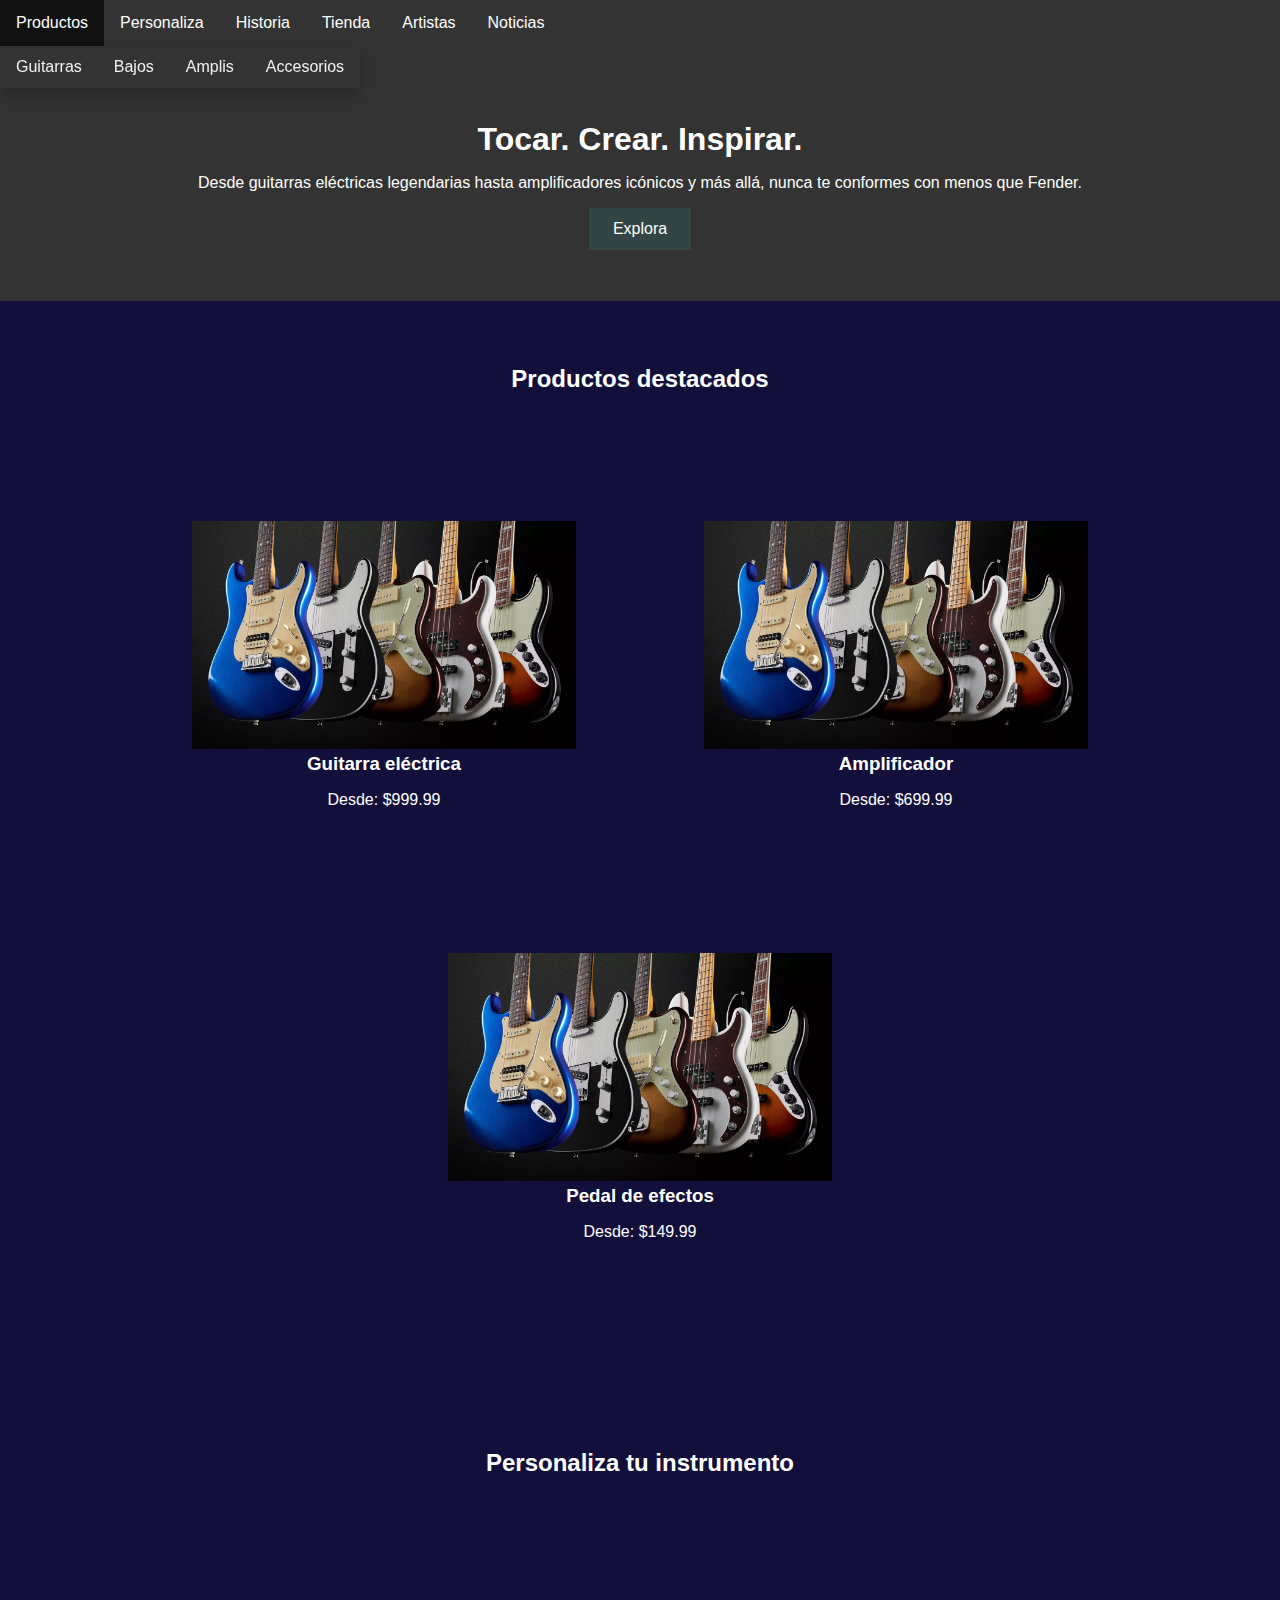
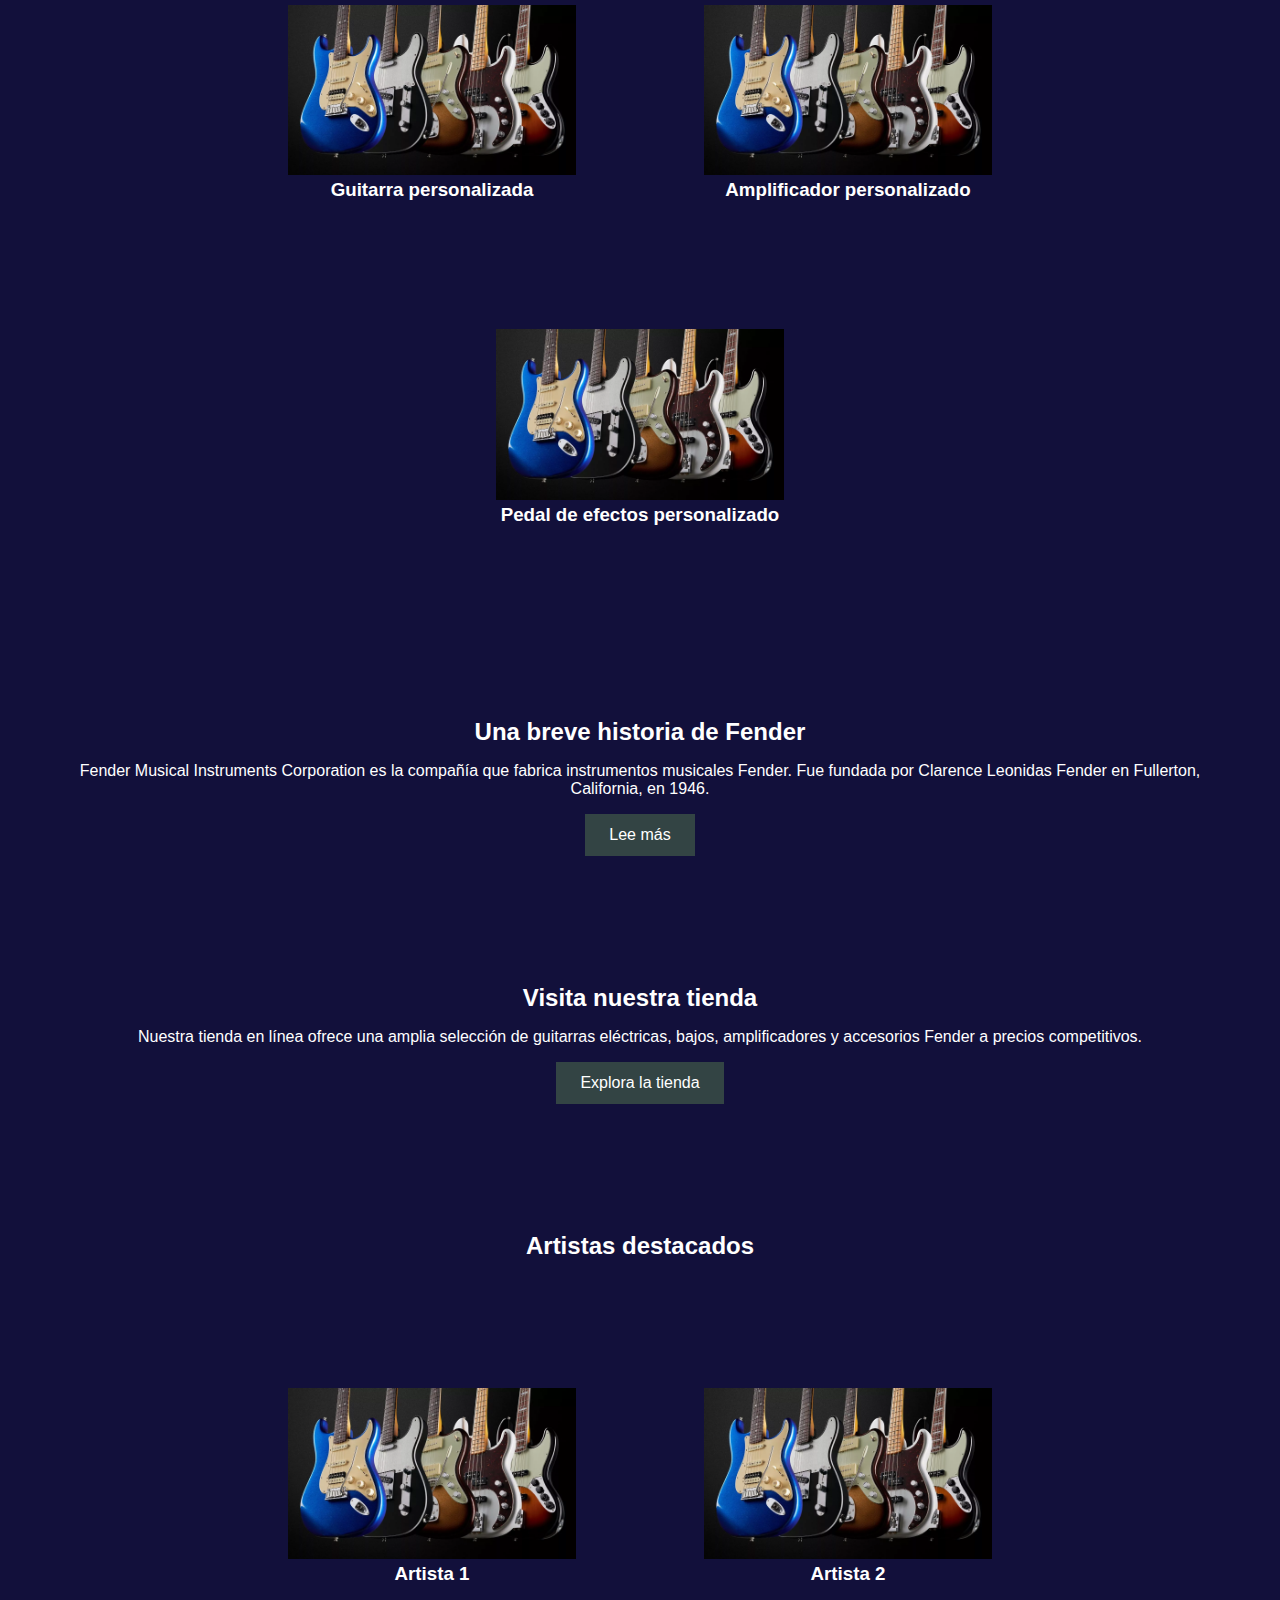
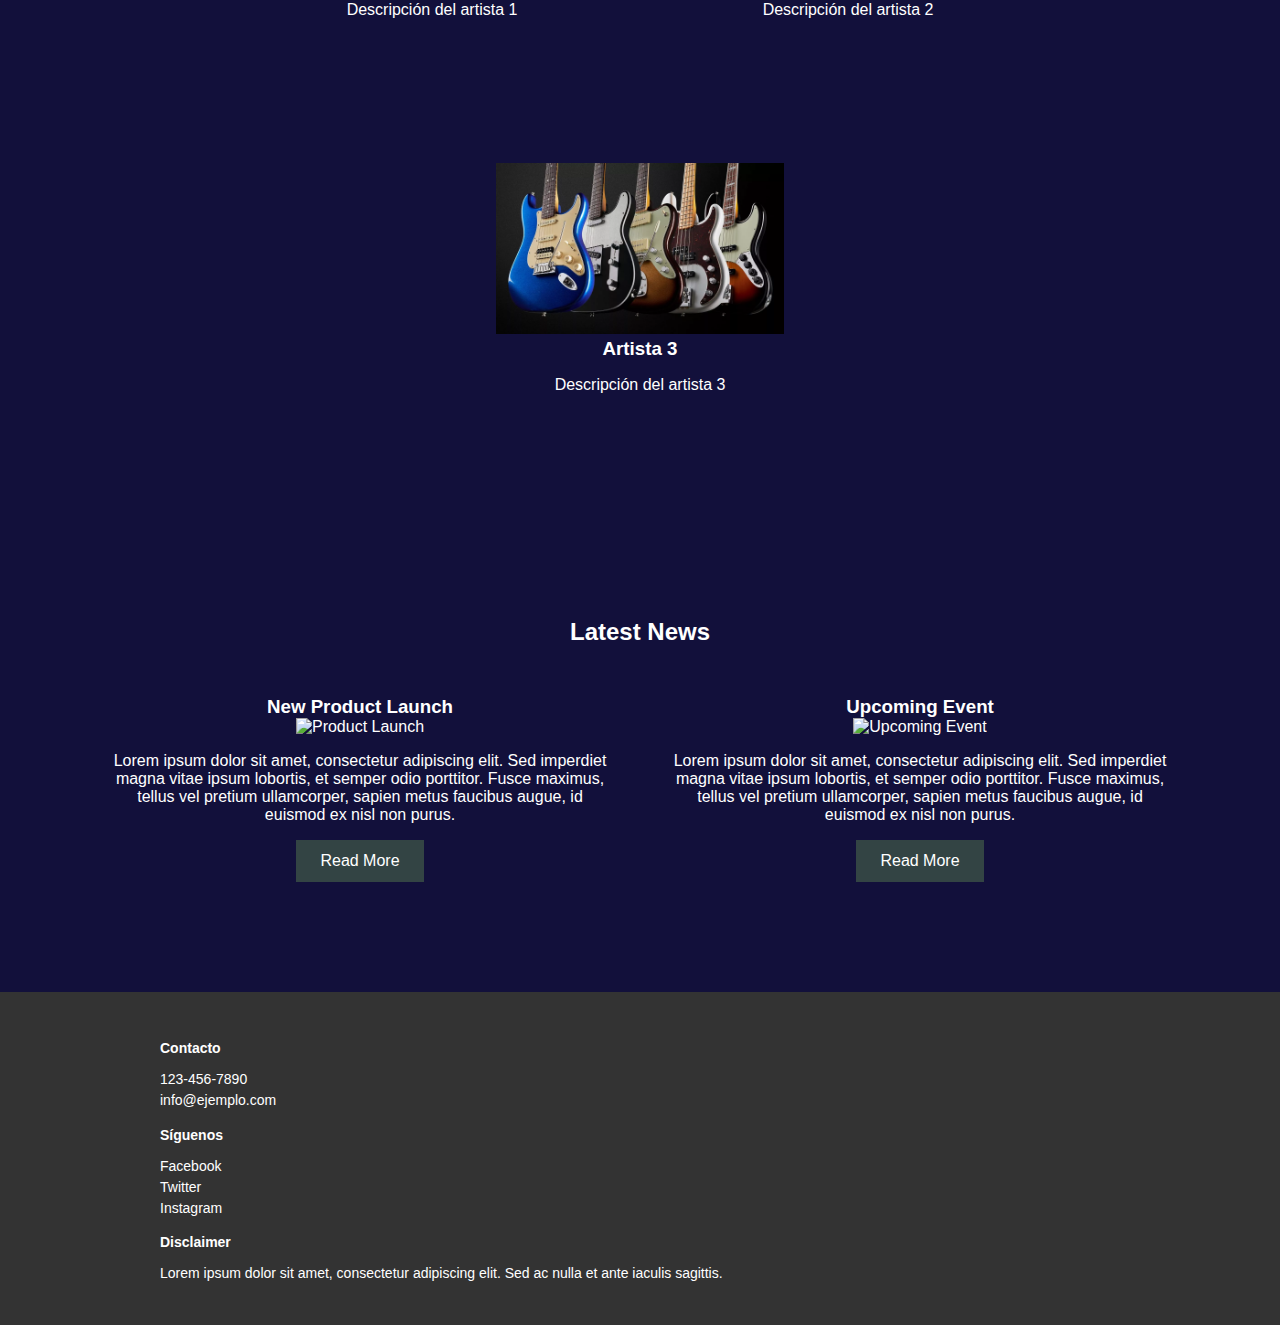
==== index.html @ b7c08ab0 "Arreglo de colores" ====
<!DOCTYPE html>
  <head>
    <meta charset="UTF-8">
    <title>Fender</title>
    <meta name="viewport" content="width=device-width, initial-scale=1.0">
    <link rel="icon" type="image/svg" href="img/logo.svg">
    <link rel="stylesheet" href="style.css">
  </head>


  <body>


    <header>
      <nav>
        <ul>
          <li class="dropdown">
            <a href="#">Productos</a>
            <ul class="dropdown-content">
              <li><a href="#">Guitarras</a></li>
              <li><a href="#">Bajos</a></li>
              <li><a href="#">Amplis</a></li>
              <li><a href="#">Accesorios</a></li>
            </ul>
          </li>
          <li><a href="#featured">Personaliza</a></li>
          <li><a href="#history">Historia</a></li>
          <li><a href="#shop">Tienda</a></li>
          <li><a href="#artists">Artistas</a></li>
          <li><a href="#news">Noticias</a></li>
        </ul>
      </nav>
    </header>
    <main>


      <section id="banner">
        <h1>Tocar. Crear. Inspirar.</h1>
        <p>Desde guitarras eléctricas legendarias hasta amplificadores icónicos y más allá, nunca te conformes con menos que Fender.</p>
        <button>Explora</button>
      </section>


      <section id="featured">
        <h2>Productos destacados</h2>
        <div class="product-list">
          <div class="product-item-col-3">
            <img src="img/IMAGEN.jpg" alt="Guitarra eléctrica">
            <h3>Guitarra eléctrica</h3>
            <p>Desde: $999.99</p>
          </div>


          <div class="product-item-col-3">
            <img src="img/IMAGEN.jpg" alt="Amplificador">
            <h3>Amplificador</h3>
            <p>Desde: $699.99</p>
          </div>

          
          <div class="product-item-col-3">
            <img src="img/IMAGEN.jpg" alt="Pedal de efectos">
            <h3>Pedal de efectos</h3>
            <p>Desde: $149.99</p>
          </div>
        </div>
      </section>

      
      <section id="custom">
        <h2>Personaliza tu instrumento</h2>
        <div class="custom-list">
          <div class="custom-item-col-4">
            <img src="img/IMAGEN.jpg" alt="Guitarra personalizada">
            <h3>Guitarra personalizada</h3>
          </div>
          <div class="custom-item-col-4">
            <img src="img/IMAGEN.jpg" alt="Amplificador personalizado">
            <h3>Amplificador personalizado</h3>
          </div>
          <div class="custom-item-col-4">
            <img src="img/IMAGEN.jpg" alt="Pedal de efectos personalizado">
            <h3>Pedal de efectos personalizado</h3>
          </div>
        </div>
      </section>


      <section id="history">
        <h2>Una breve historia de Fender</h2>
        <p>Fender Musical Instruments Corporation es la compañía que fabrica instrumentos musicales Fender. Fue fundada por Clarence Leonidas Fender en Fullerton, California, en 1946.</p>
        <button>Lee más</button>
      </section>


      <section id="shop">
        <h2>Visita nuestra tienda</h2>
        <p>Nuestra tienda en línea ofrece una amplia selección de guitarras eléctricas, bajos, amplificadores y accesorios Fender a precios competitivos.</p>
        <button>Explora la tienda</button>
      </section>


      <section id="artists">
        <h2>Artistas destacados</h2>
        <div class="artist-list">
          <div class="artist-item-col-4">
            <img src="img/IMAGEN.jpg" alt="Artista 1">
            <h3>Artista 1</h3>
            <p>Descripción del artista 1</p>
          </div>
          <div class="artist-item-col-4">
            <img src="img/IMAGEN.jpg" alt="Artista 2">
            <h3>Artista 2</h3>
            <p>Descripción del artista 2</p>
          </div>
          <div class="artist-item-col-4">
            <img src="img/IMAGEN.jpg" alt="Artista 3">
            <h3>Artista 3</h3>
            <p>Descripción del artista 3</p>
          </div>
        </div>
      </section>


      <section id="news">
        <h2>Latest News</h2>
        <div class="news-list">
          <div class="news-item">
            <h3>New Product Launch</h3>
            <img src="https://via.placeholder.com/300x200" alt="Product Launch">
            <p>Lorem ipsum dolor sit amet, consectetur adipiscing elit. Sed imperdiet magna vitae ipsum lobortis, et semper odio porttitor. Fusce maximus, tellus vel pretium ullamcorper, sapien metus faucibus augue, id euismod ex nisl non purus.</p>
            <button>Read More</button>
          </div>
          <div class="news-item">
            <h3>Upcoming Event</h3>
            <img src="https://via.placeholder.com/300x200" alt="Upcoming Event">
            <p>Lorem ipsum dolor sit amet, consectetur adipiscing elit. Sed imperdiet magna vitae ipsum lobortis, et semper odio porttitor. Fusce maximus, tellus vel pretium ullamcorper, sapien metus faucibus augue, id euismod ex nisl non purus.</p>
            <button>Read More</button>
          </div>
        </div>
      </section>


    <footer>
      <div class="container">
        <div class="row">
          <div class="col-12 col-md-4">
            <h4>Contacto</h4>
            <ul>
              <li><a href="tel:+1234567890">123-456-7890</a></li>
              <li><a href="mailto:info@ejemplo.com">info@ejemplo.com</a></li>
            </ul>
          </div>
          <div class="col-12 col-md-4">
            <h4>Síguenos</h4>
            <ul>
              <li><a href="#">Facebook</a></li>
              <li><a href="#">Twitter</a></li>
              <li><a href="#">Instagram</a></li>
            </ul>
          </div>
          <div class="col-12 col-md-4">
            <h4>Disclaimer</h4>
            <p>Lorem ipsum dolor sit amet, consectetur adipiscing elit. Sed ac nulla et ante iaculis sagittis.</p>
          </div>
        </div>
      </div>
    </footer>    
  </body>
</html>
---- style.css ----
html {
  background-color: #333;
}

/* Estilos para la barra de navegación */

header {
  position: relative; 
  z-index: 30; 
}

nav {
  position: fixed;
  top: 0;
  left: 0;
  width: 100%;
  background-color: #333;
  z-index: 1;
}

nav ul {
  margin: 0;
  padding: 0;
  list-style: none;
  background-color: #333;

  /*overflow: hidden;*/

  display: flex;
  flex-wrap: wrap;
}


nav li {
  float: left;
}


nav li a {
  display: block;
  color: white;
  text-align: center;
  padding: 14px 16px;
  text-decoration: none;
  transition: all 0.3s ease;
}


nav li a:hover {
  background-color: #111;
  color: #fff;
}


/* Estilos para el menú desplegable */


nav li.dropdown {
  display: inline-block;
}


@media only screen and (max-width: 767px) {
  nav {
    height: 50px;
  }
}


.dropdown-content {
  display: none;
  position: absolute;
  z-index: 1;
  min-width: 160px;
  box-shadow: 0px 8px 16px 0px rgba(0,0,0,0.2);
  color: #f1f1f1;
}


.dropdown-content a {
  color: black;
  padding: 12px 16px;
  text-decoration: none;
  display: block;
  font-size: 16px;
  color:#f1f1f1;
}


.dropdown-content a:hover {
  background-color: #f1f1f1;
  color:#111;
}


.dropdown:hover .dropdown-content {
  display: block;
  color: #111;
}


/* Estilos generales de la página */
body {
  margin: 0;
  font-family: Arial, Helvetica, sans-serif;
}


h1, h2, h3 {
  margin: 0;
}


#banner {
  background-color: #333;
  color: white;
  padding: 4vw;
  text-align: center;
  margin-top: 70px;
  position: relative;
  z-index: 20;
}


@media only screen and (max-width: 768px) {
  header ul {
    flex-direction: column;
    align-items: center;
    justify-content: center;
    height: 100%;
  }
  header li {
    margin: 10px 0;
  }
}


#featured, #custom, #history, #shop, #artists {
  background-color: #12103b;
  padding: 5vw;
  text-align: center;
  transition: all 0.5 ease;
  color: white;
}


#featured:hover, #custom:hover, #history:hover, #shop:hover, #artists:hover, #news:hover {
  background-color: #333;
  
}


.product-list, .custom-list, .artist-list, .news-list {
  display: flex;
  justify-content: center;
  flex-wrap: wrap;
  margin-top: 5vw;
}


.product-item-col-3, .custom-item-col-4, .artist-item-col-4, .news-item-col-6 {
  width: calc(100% / 3);
  margin: 5vw;
}


.custom-item-col-4, .artist-item-col-4 {
  width: calc(100% / 4);
}


.news-item-col-6 {
  width: calc(100% / 2);
}


img {
  max-width: 100%;
}


button {
  background-color: #344;
  color: white;
  border: none;
  padding: 12px 24px;
  font-size: 16px;
  cursor: pointer;
  transition: background-color 0.3s ease;
}


button:hover {
  background-color: #111;
}


/* Estilos para la sección de noticias */


#news {
  background-color: #12103b;
  color: #fff;
  padding: 80px;
  text-align: center;
}


.news-list {
  display: flex;
  justify-content: center;
  flex-wrap: wrap;
  margin-top: 50px;
}


.news-item {
  width: 45%;
  margin: 0 2.5% 30px 2.5%;
}


.news-item:first-child {
  margin-left: 0;
}


.news-item:last-child {
  margin-right: 0;
}


.news-item img {
  max-width: 100%;
}


@media only screen and (max-width: 768px) {
  .news-item {
    width: 90%;
    margin: 0 5% 30px 5%;
  }
}


footer {
  background-color: #333;
  color: #fff;
  font-size: 14px;
  padding: 30px 0;
}


footer h4 {
  margin-bottom: 15px;
}


footer ul {
  list-style: none;
  padding: 0;
  margin: 0;
}


footer ul li {
  margin-bottom: 5px;
}


footer ul li a {
  color: #fff;
  text-decoration: none;
}


@media (min-width: 768px) {
  footer .container {
    max-width: 960px;
    margin: 0 auto;
  }
}
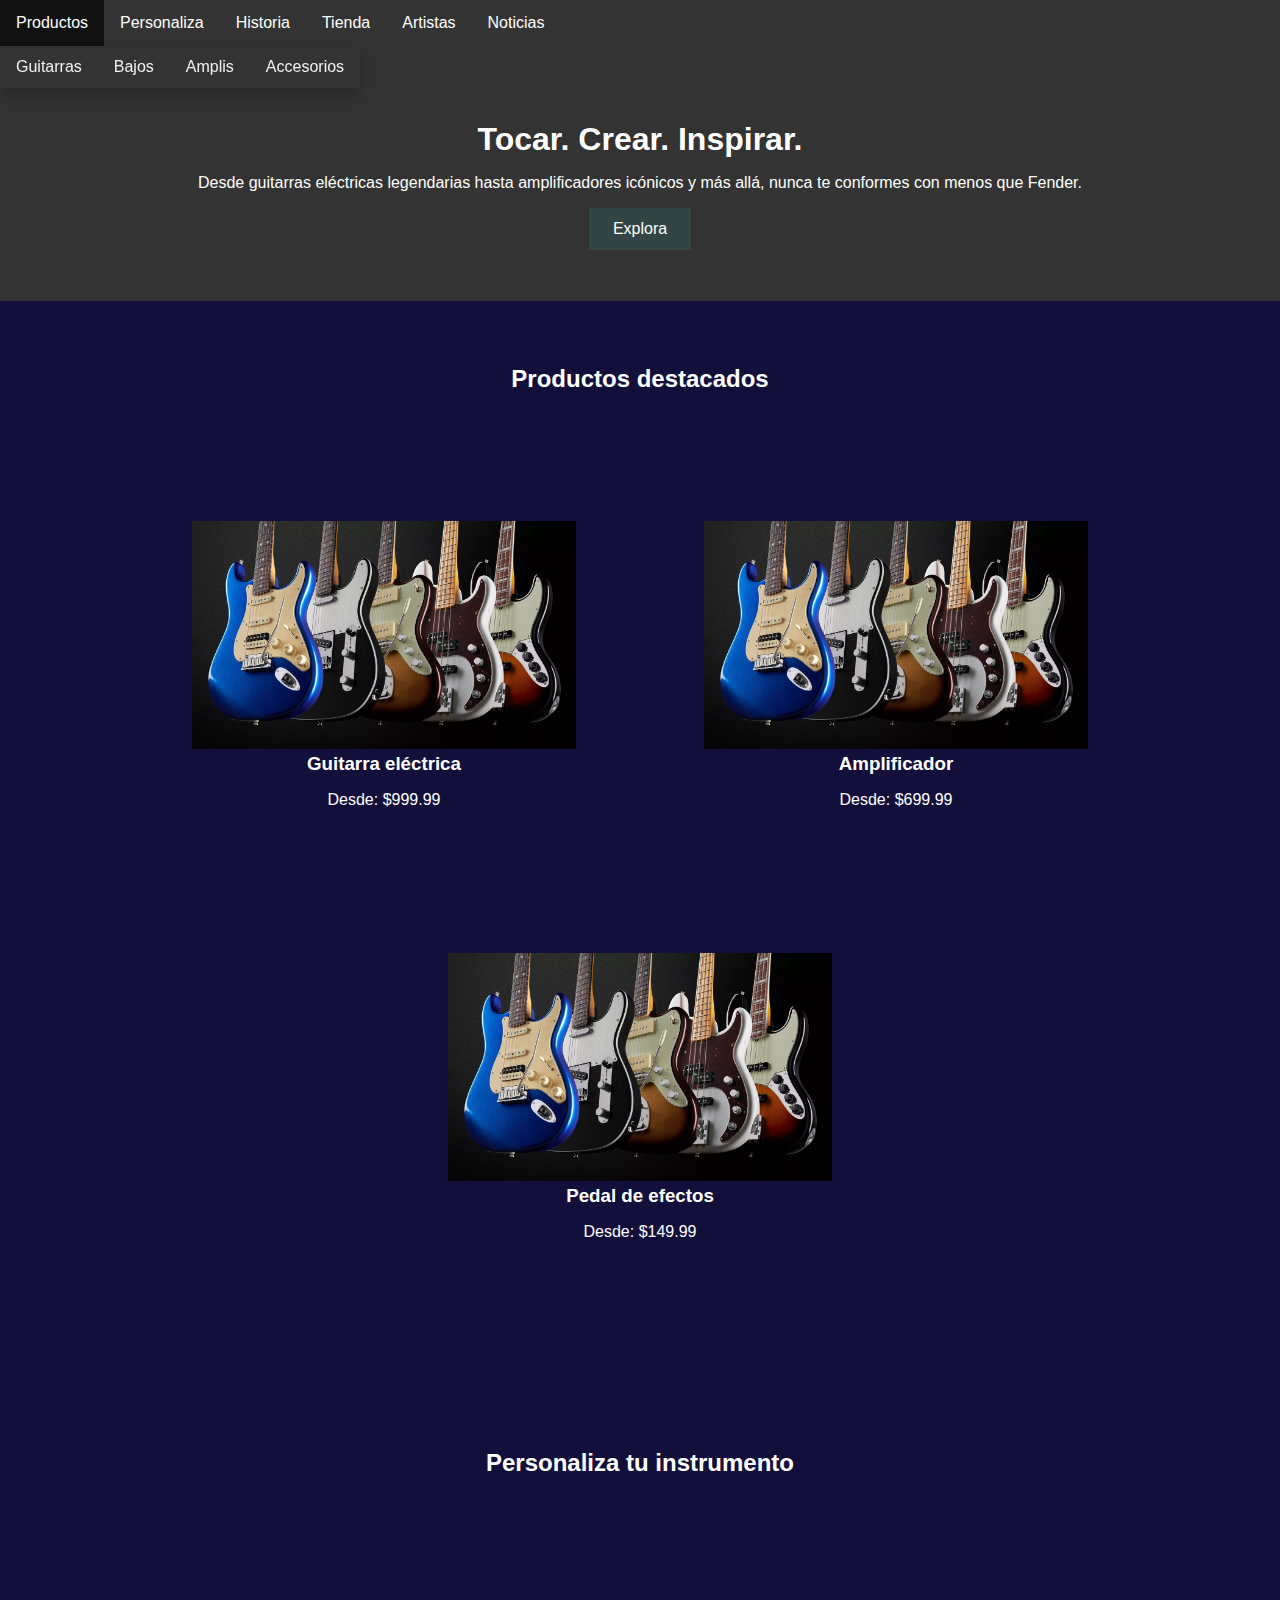
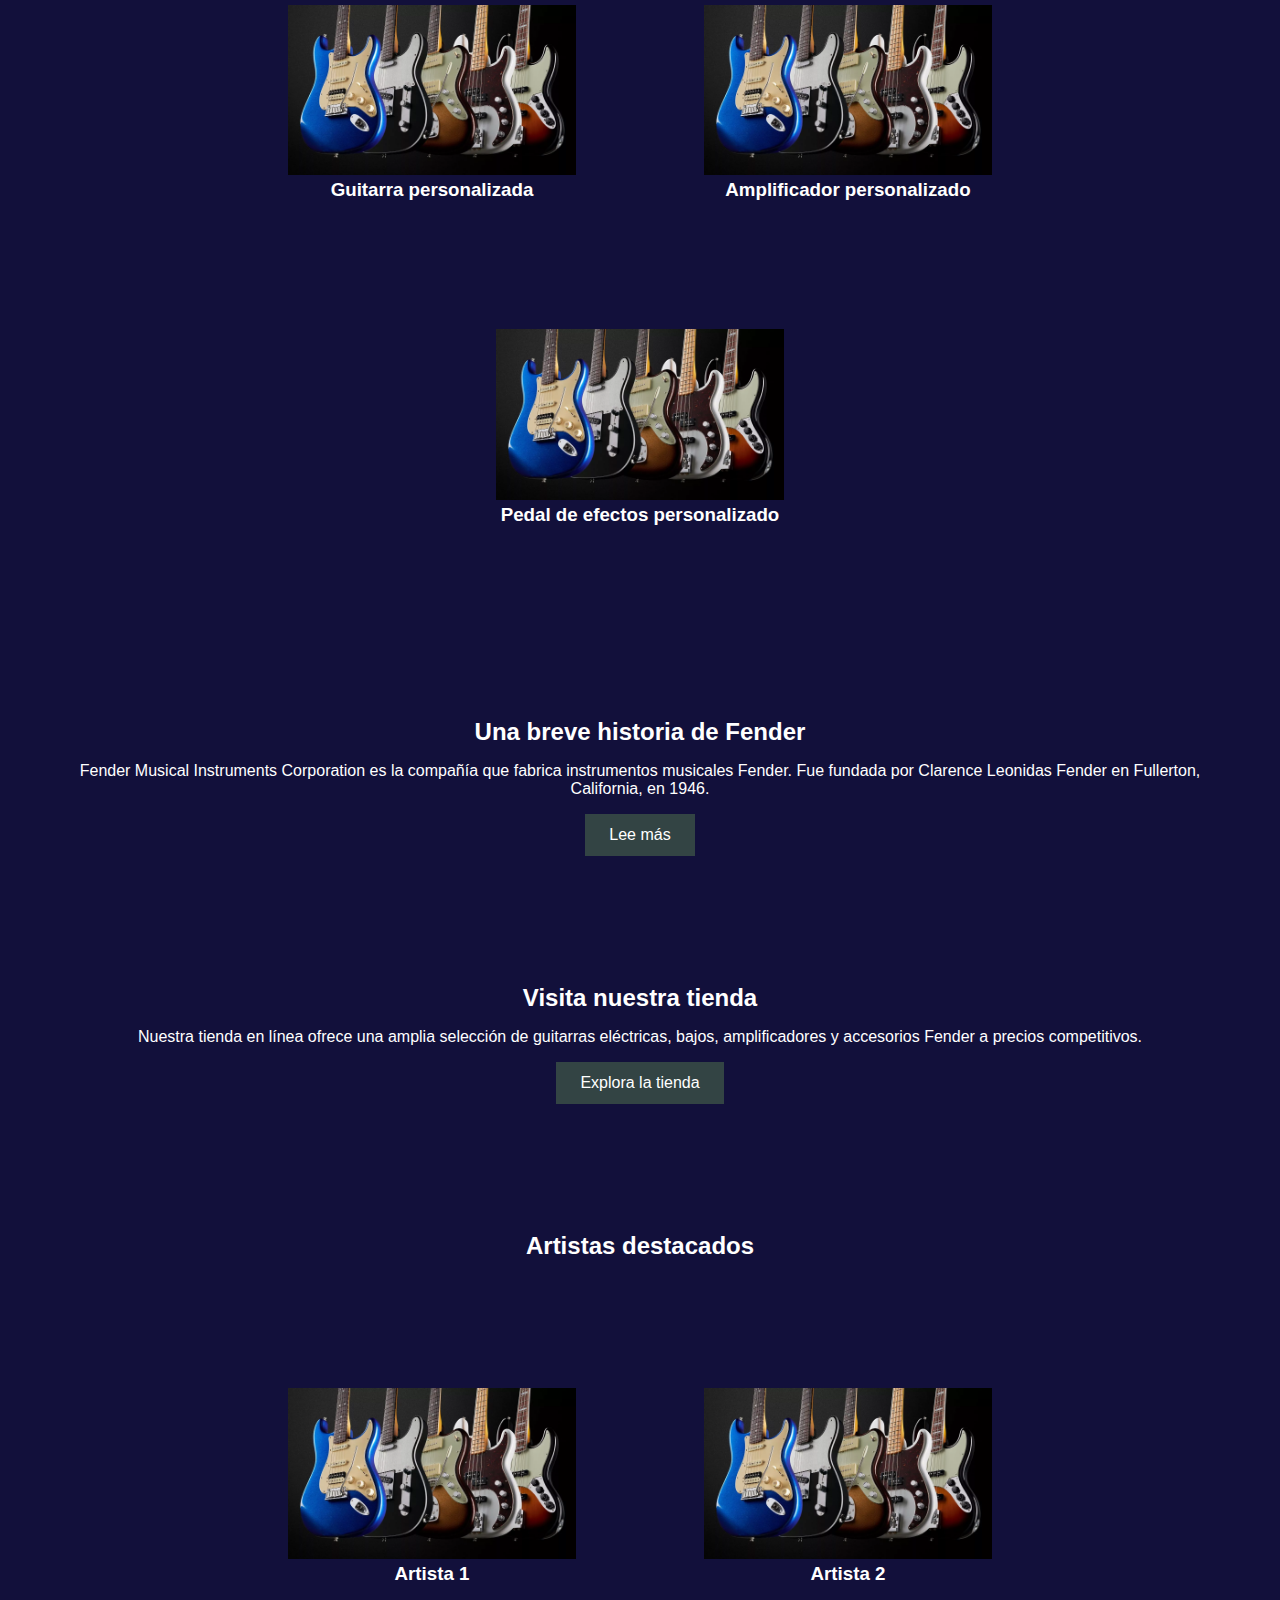
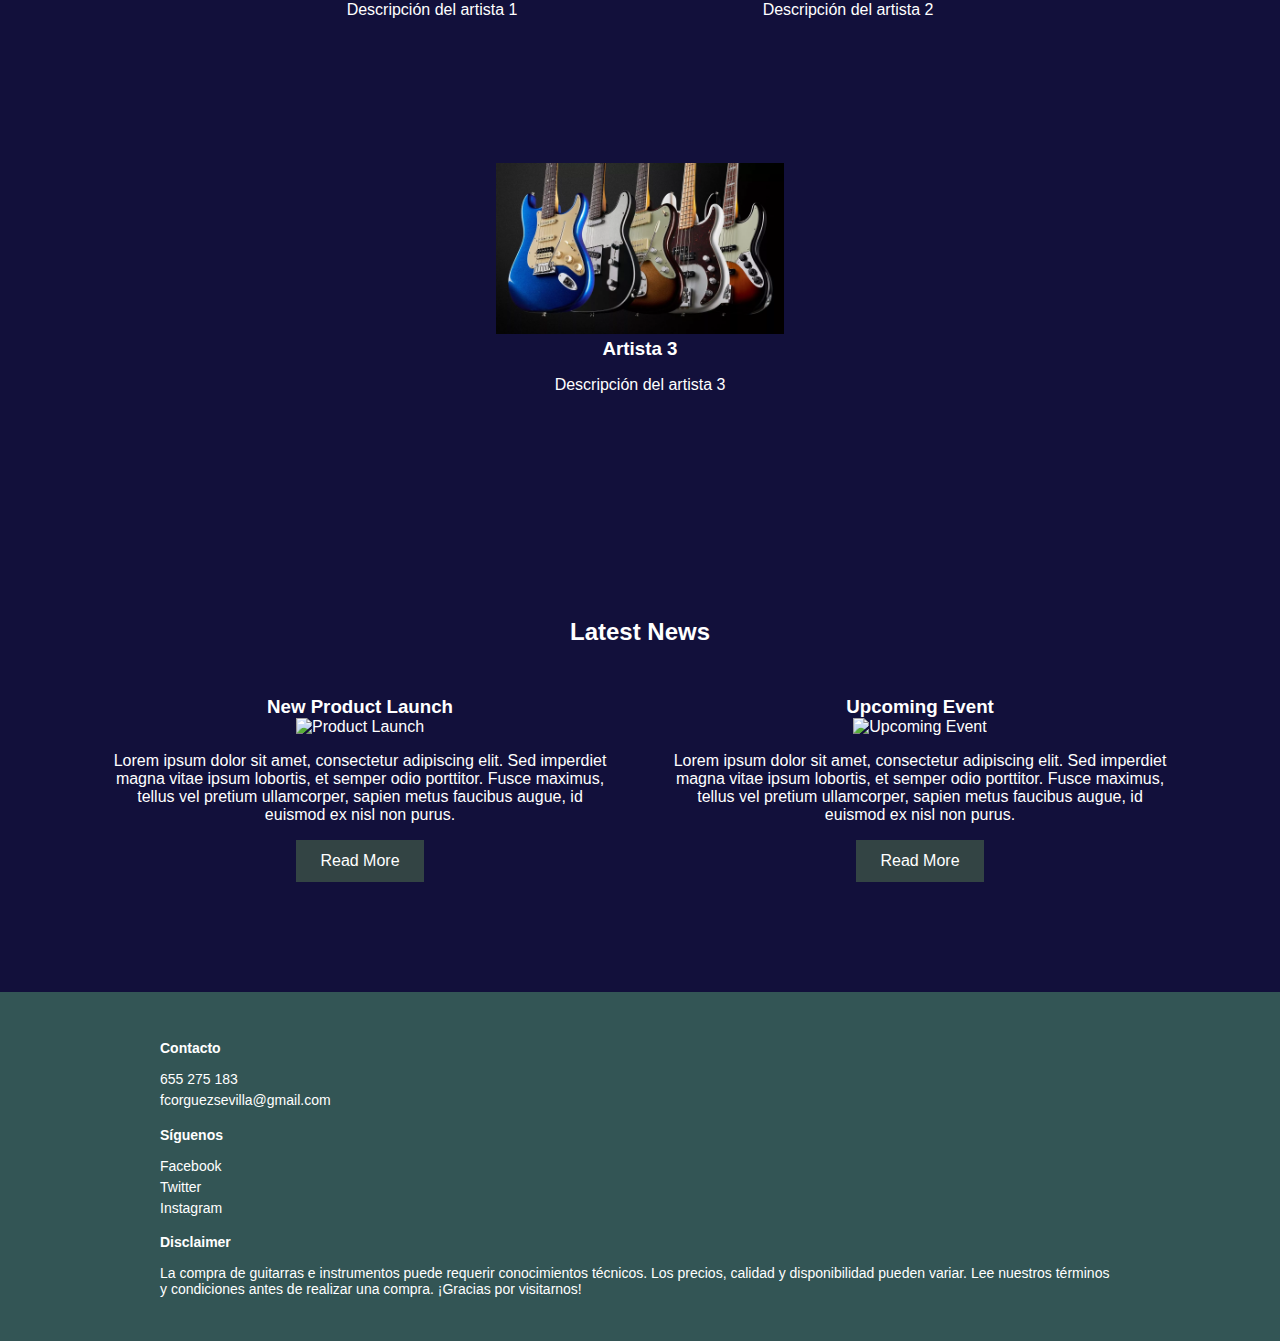
==== commit b2f49ce6: "Disclaimer" ====
--- a/index.html
+++ b/index.html
@@ -3,7 +3,6 @@
     <meta charset="UTF-8">
     <title>Fender</title>
     <meta name="viewport" content="width=device-width, initial-scale=1.0">
-    <link rel="icon" type="image/svg" href="img/logo.svg">
     <link rel="stylesheet" href="style.css">
   </head>
 
@@ -22,6 +21,7 @@
               <li><a href="#">Amplis</a></li>
               <li><a href="#">Accesorios</a></li>
             </ul>
+            
           </li>
           <li><a href="#featured">Personaliza</a></li>
           <li><a href="#history">Historia</a></li>
@@ -147,21 +147,21 @@
           <div class="col-12 col-md-4">
             <h4>Contacto</h4>
             <ul>
-              <li><a href="tel:+1234567890">123-456-7890</a></li>
-              <li><a href="mailto:info@ejemplo.com">info@ejemplo.com</a></li>
+              <li><a href="tel:+1234567890">655 275 183</a></li>
+              <li><a href="mailto:fcorguezsevilla@gmail.com">fcorguezsevilla@gmail.com</a></li>
             </ul>
           </div>
           <div class="col-12 col-md-4">
             <h4>Síguenos</h4>
             <ul>
-              <li><a href="#">Facebook</a></li>
-              <li><a href="#">Twitter</a></li>
-              <li><a href="#">Instagram</a></li>
+              <li><a href="https://www.facebook.com/paco.rodriguezroman/">Facebook</a></li>
+              <li><a href="https://twitter.com/Animeiberico">Twitter</a></li>
+              <li><a href="https://www.instagram.com/nobetnolife/">Instagram</a></li>
             </ul>
           </div>
-          <div class="col-12 col-md-4">
+          <div class="col-12">
             <h4>Disclaimer</h4>
-            <p>Lorem ipsum dolor sit amet, consectetur adipiscing elit. Sed ac nulla et ante iaculis sagittis.</p>
+            <p>La compra de guitarras e instrumentos puede requerir conocimientos técnicos. Los precios, calidad y disponibilidad pueden variar. Lee nuestros términos y condiciones antes de realizar una compra. ¡Gracias por visitarnos!</p>
           </div>
         </div>
       </div>
--- a/style.css
+++ b/style.css
@@ -244,7 +244,7 @@
 
 
 footer {
-  background-color: #333;
+  background-color: #355;
   color: #fff;
   font-size: 14px;
   padding: 30px 0;
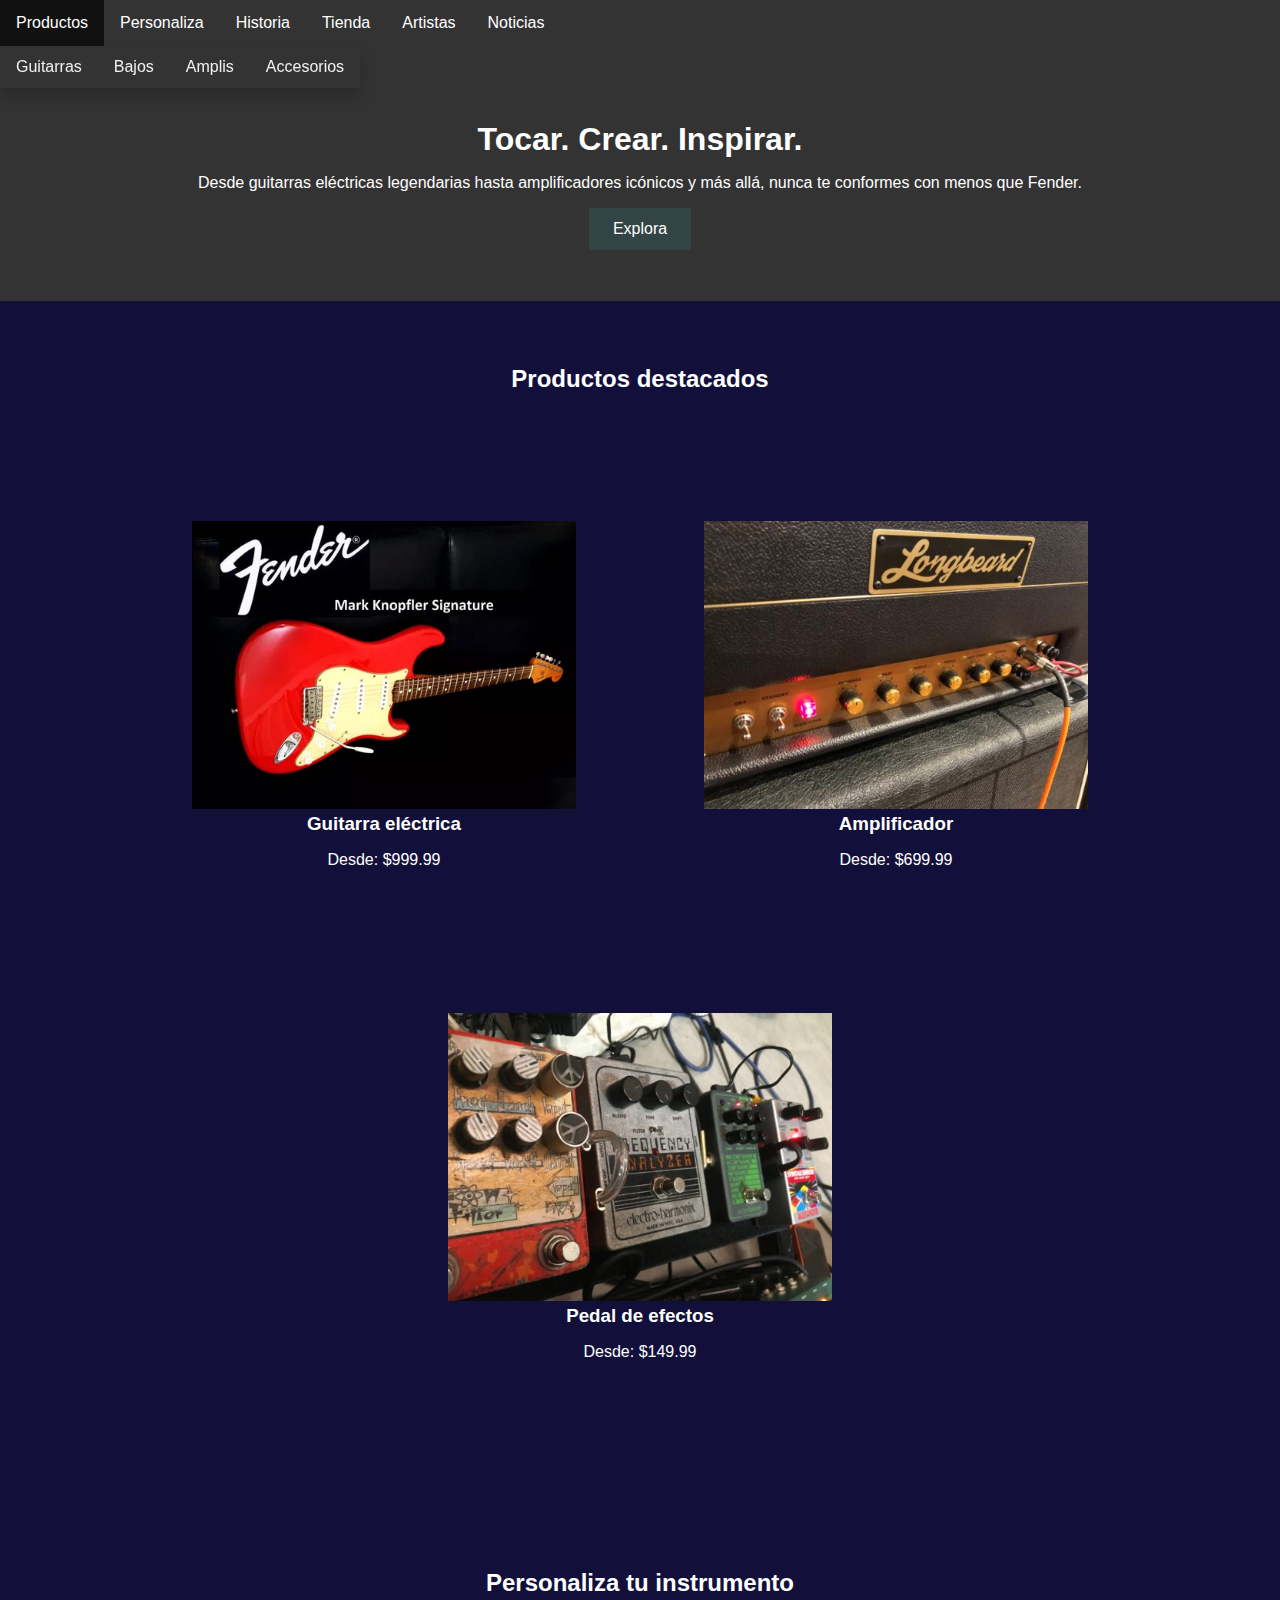
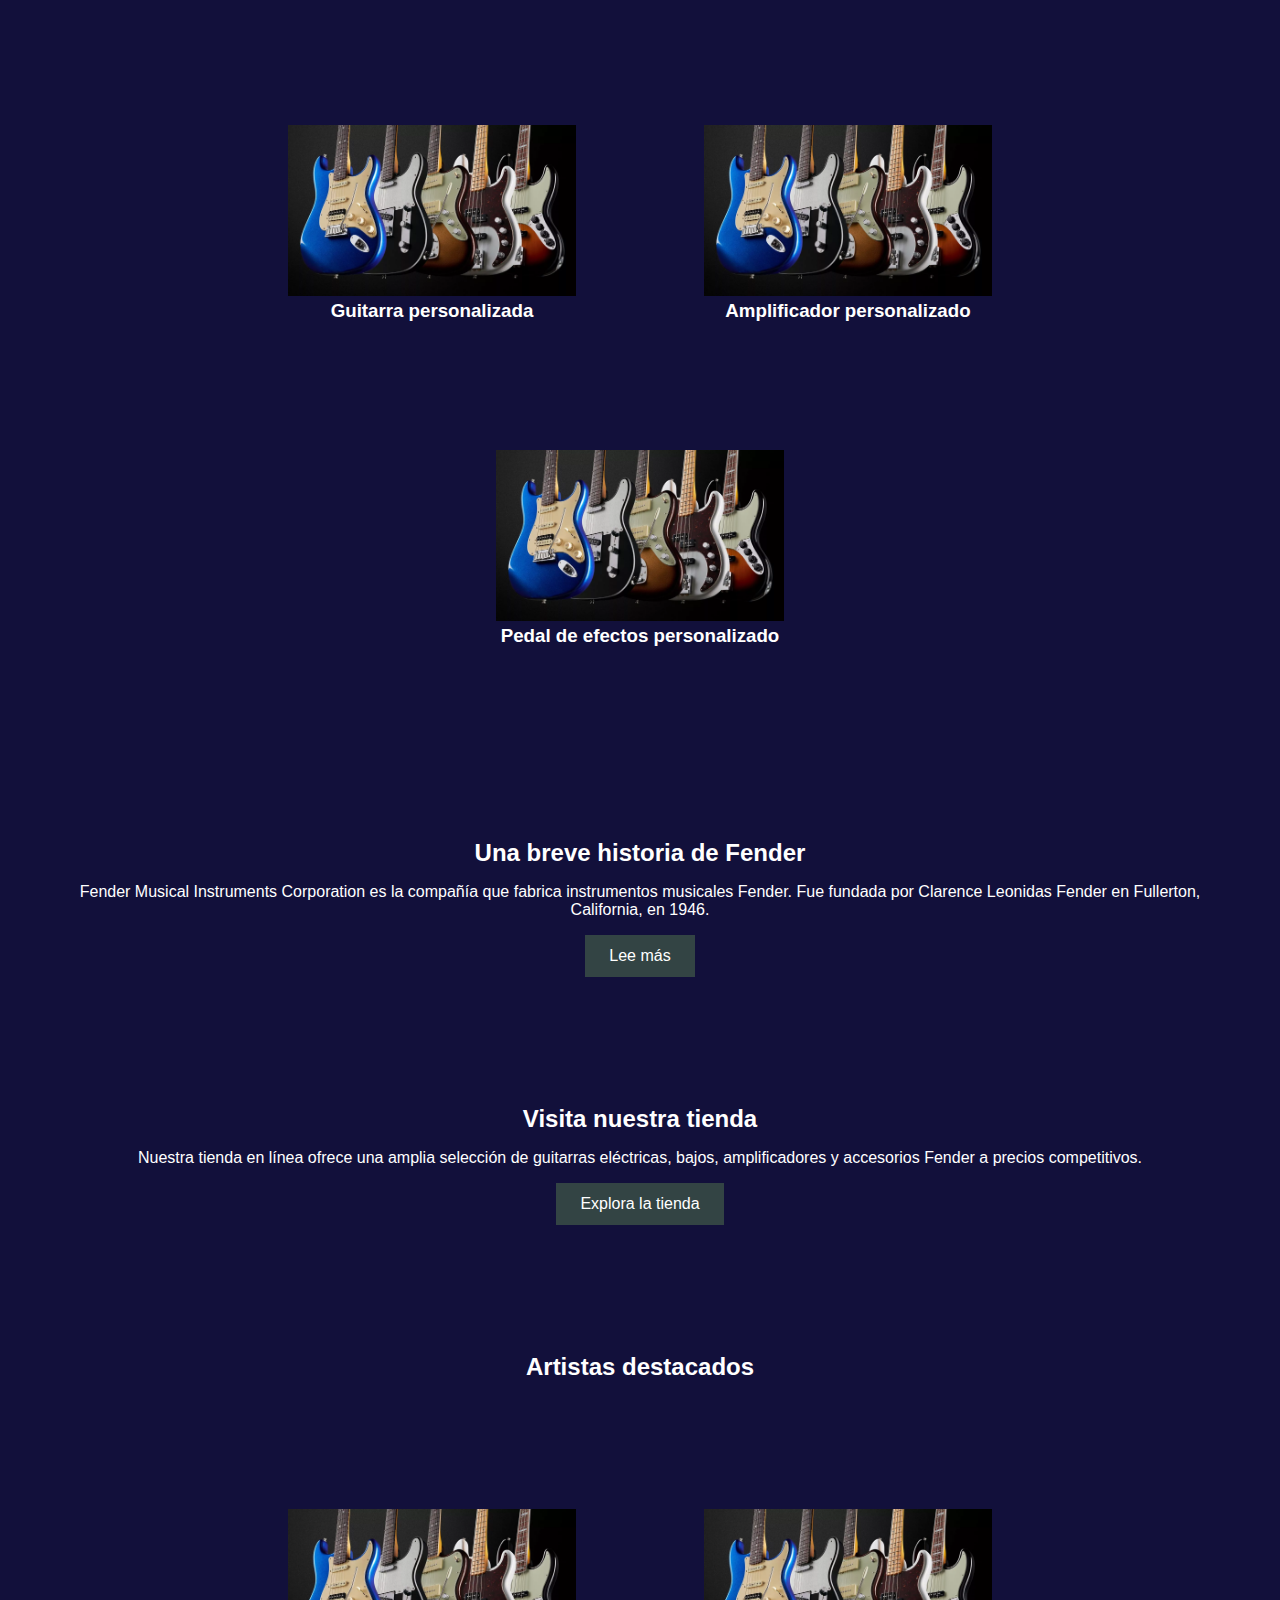
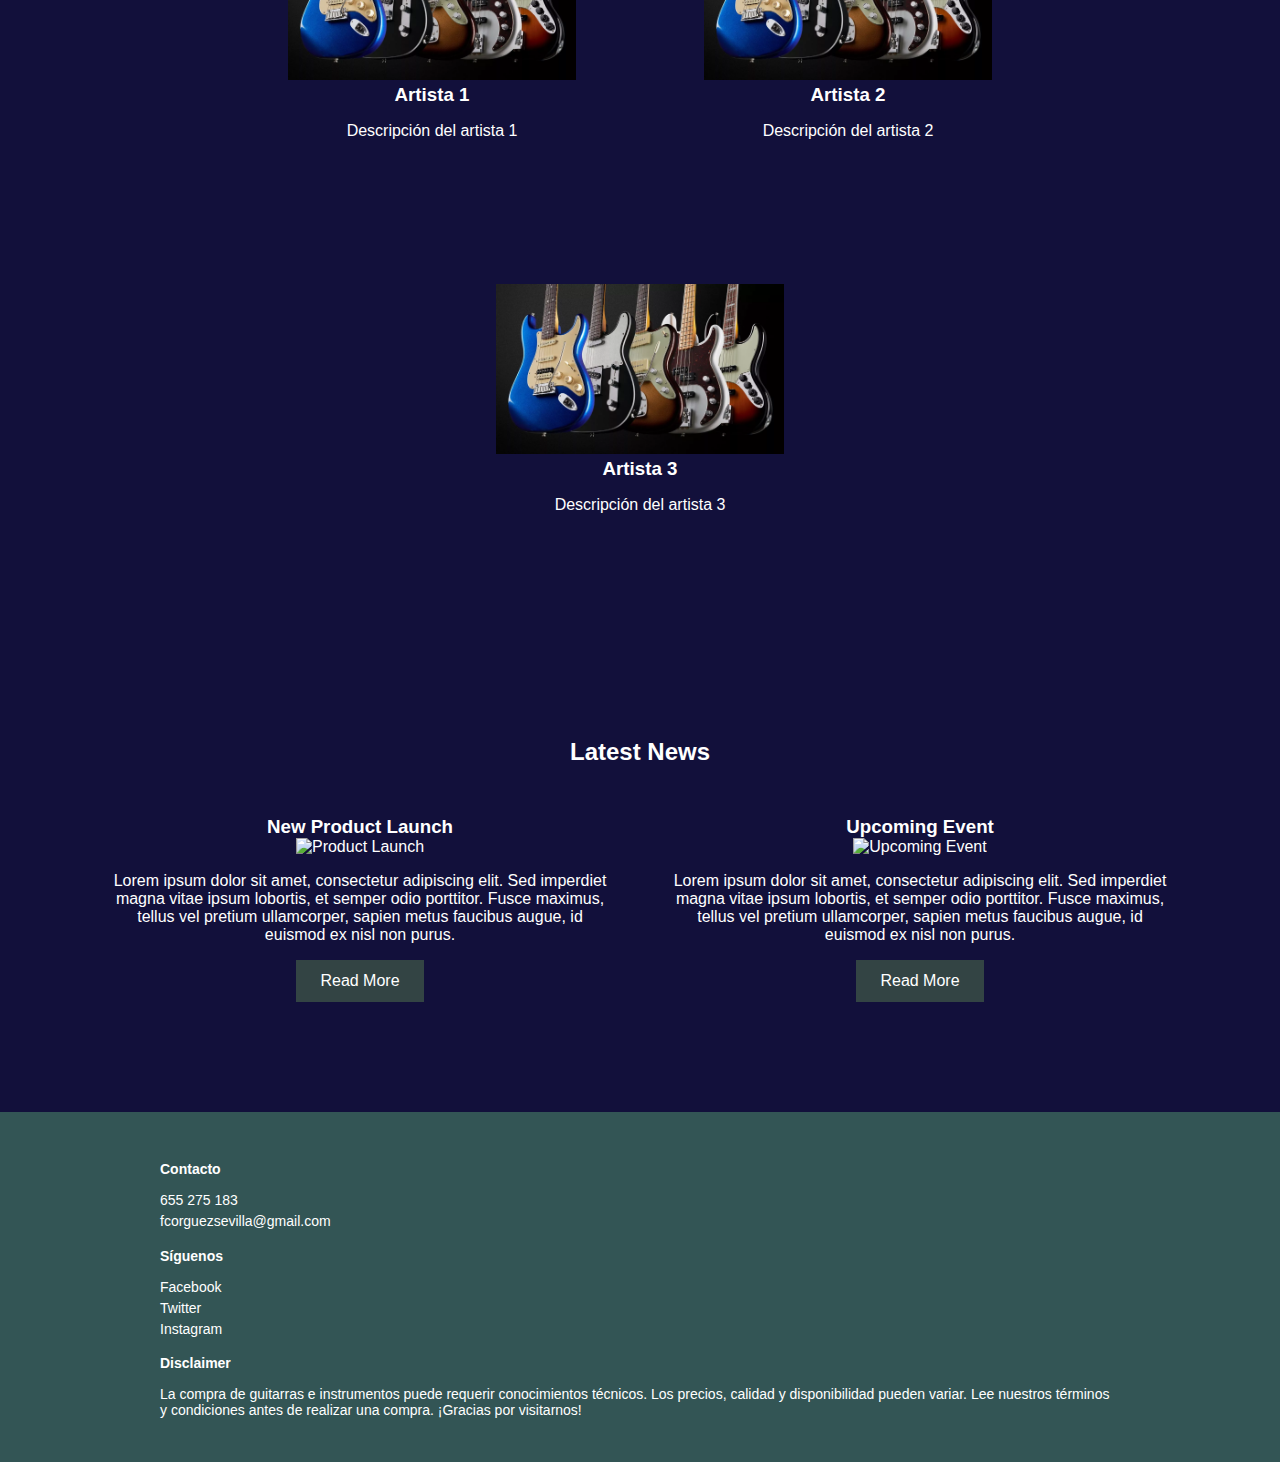
==== commit e09972df: "Imagenes" ====
--- a/index.html
+++ b/index.html
@@ -45,21 +45,21 @@
         <h2>Productos destacados</h2>
         <div class="product-list">
           <div class="product-item-col-3">
-            <img src="img/IMAGEN.jpg" alt="Guitarra eléctrica">
+            <img src="img/guitar.jpg" alt="Guitarra eléctrica">
             <h3>Guitarra eléctrica</h3>
             <p>Desde: $999.99</p>
           </div>
 
 
           <div class="product-item-col-3">
-            <img src="img/IMAGEN.jpg" alt="Amplificador">
+            <img src="img/amp.jpg" alt="Amplificador">
             <h3>Amplificador</h3>
             <p>Desde: $699.99</p>
           </div>
 
           
           <div class="product-item-col-3">
-            <img src="img/IMAGEN.jpg" alt="Pedal de efectos">
+            <img src="img/pedal.jpeg" alt="Pedal de efectos">
             <h3>Pedal de efectos</h3>
             <p>Desde: $149.99</p>
           </div>
@@ -165,6 +165,8 @@
           </div>
         </div>
       </div>
-    </footer>    
+    </footer>
+    
+    
   </body>
 </html>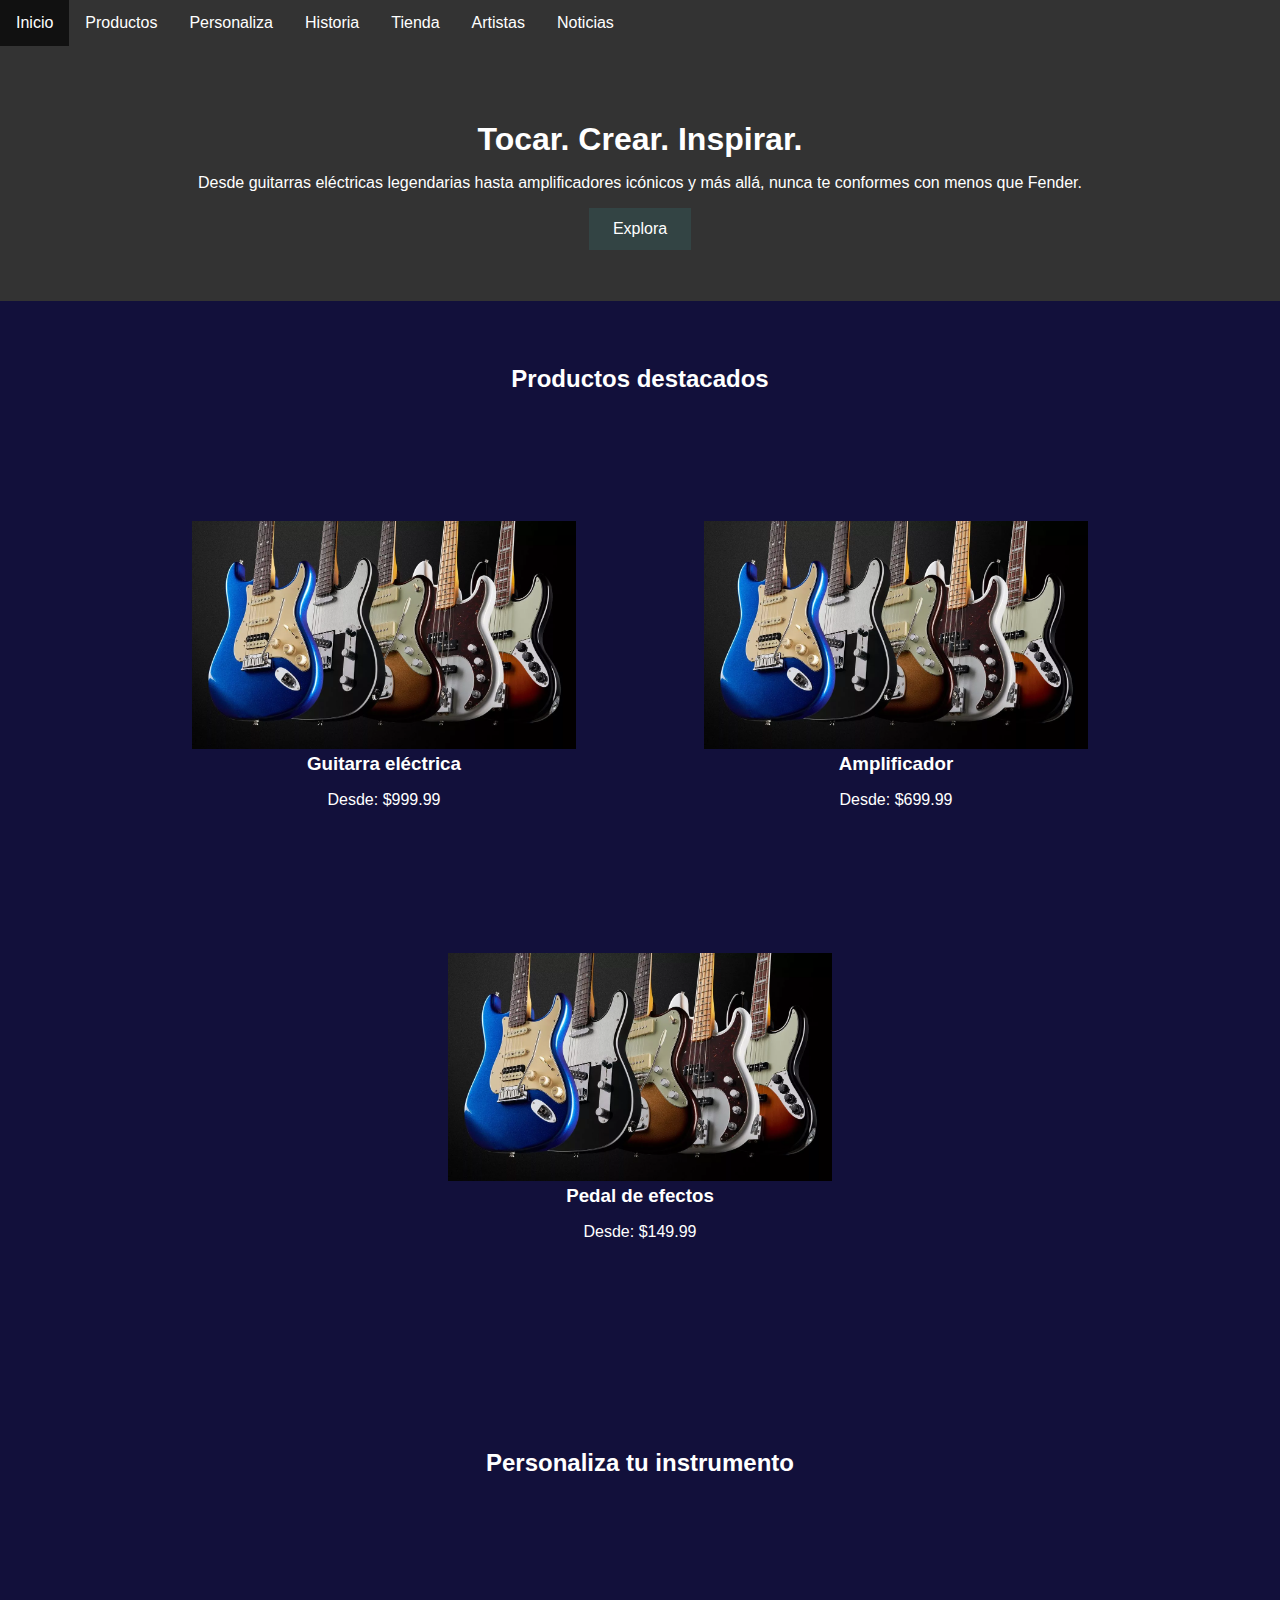
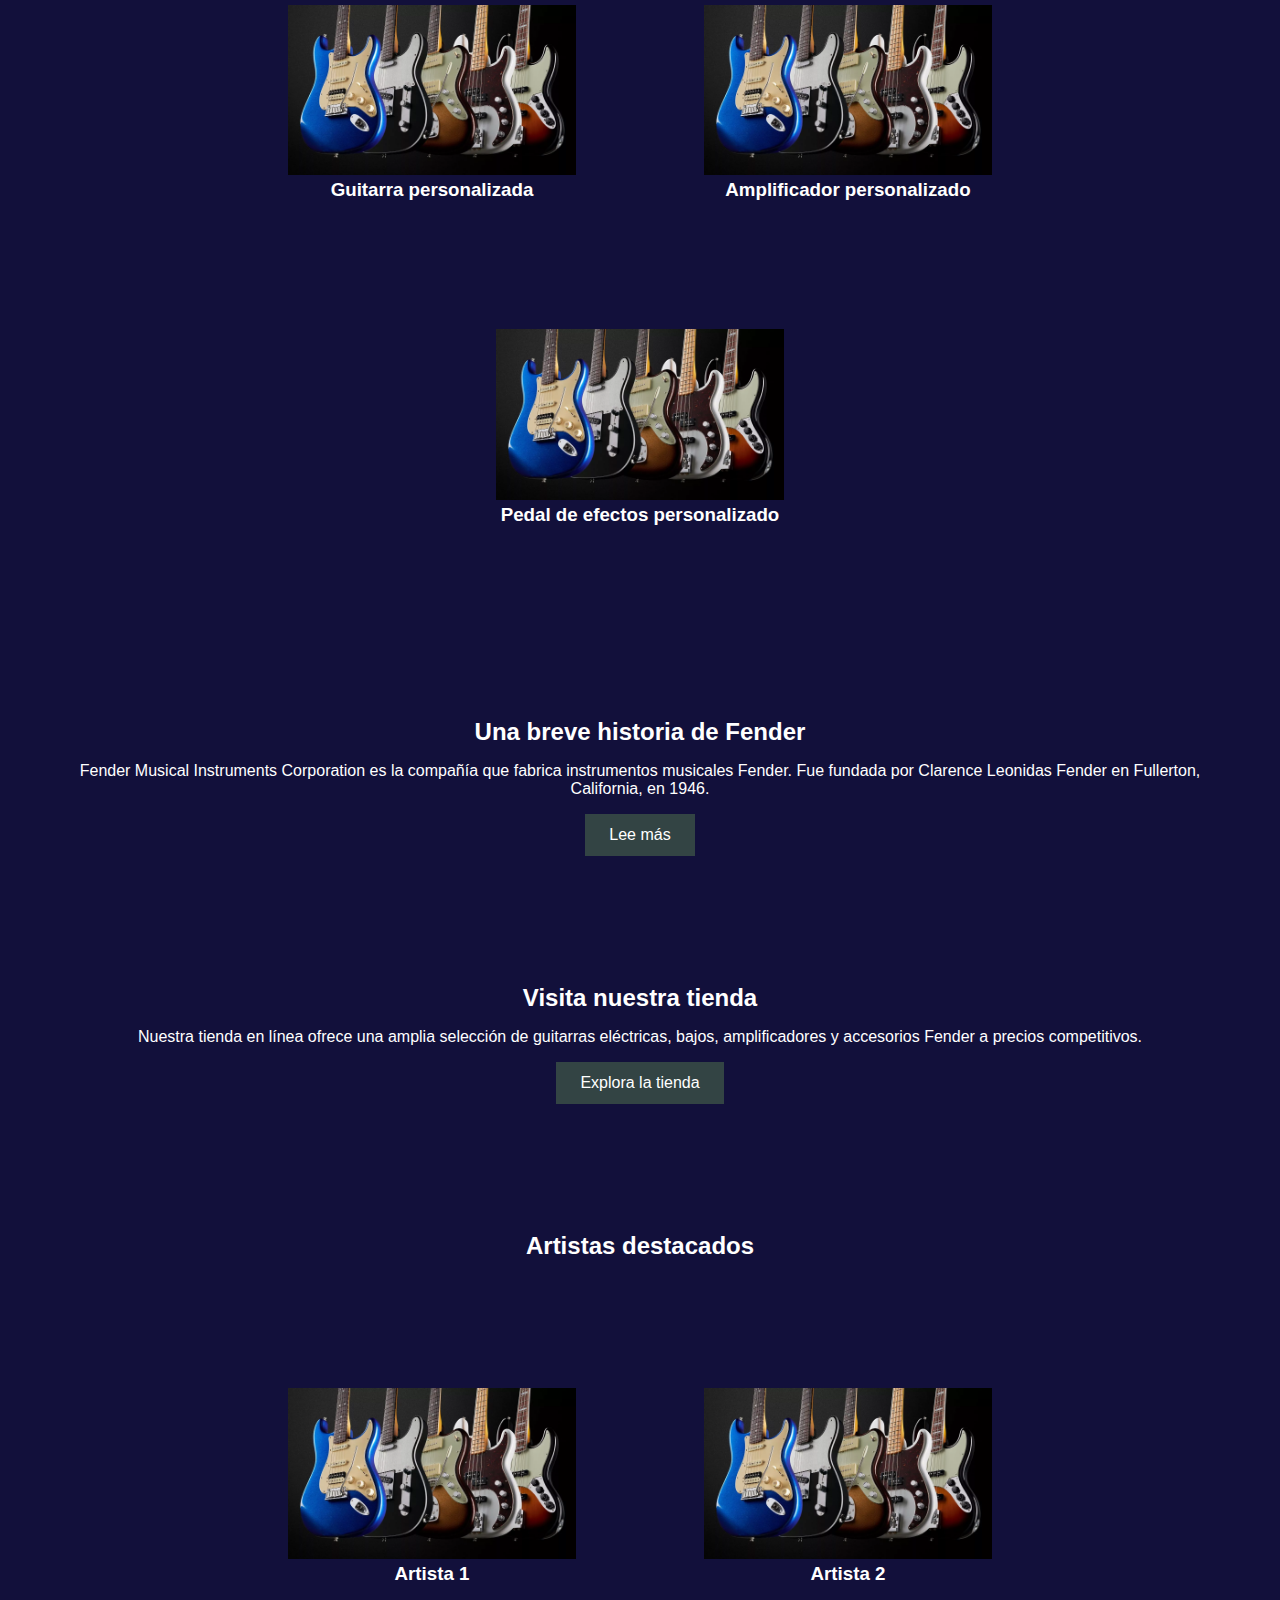
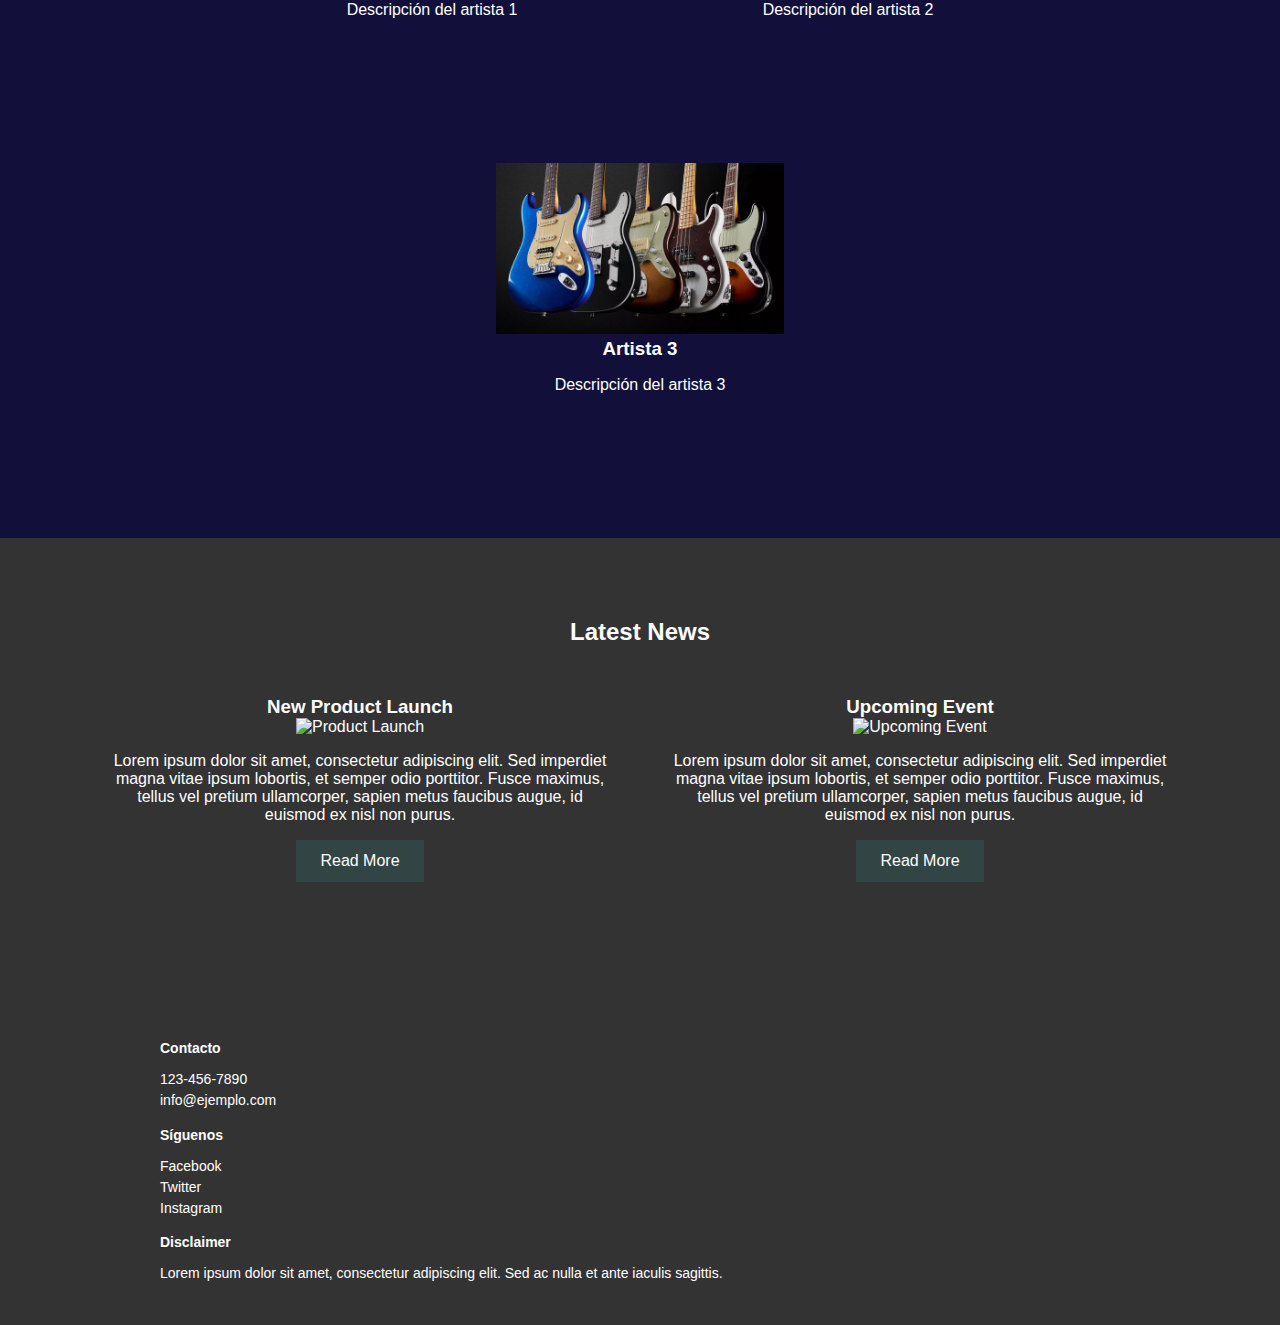
==== commit 92f252b0: "Empiezo en casa" ====
--- a/index.html
+++ b/index.html
@@ -3,9 +3,10 @@
     <meta charset="UTF-8">
     <title>Fender</title>
     <meta name="viewport" content="width=device-width, initial-scale=1.0">
+    <link rel="icon" type="image/svg" href="img/logo.svg">
+
     <link rel="stylesheet" href="style.css">
   </head>
-
 
   <body>
 
@@ -13,15 +14,15 @@
     <header>
       <nav>
         <ul>
+          <li><a href="#">Inicio</a></li>
           <li class="dropdown">
             <a href="#">Productos</a>
             <ul class="dropdown-content">
               <li><a href="#">Guitarras</a></li>
               <li><a href="#">Bajos</a></li>
-              <li><a href="#">Amplis</a></li>
+              <li><a href="#">Amplificadores</a></li>
               <li><a href="#">Accesorios</a></li>
             </ul>
-            
           </li>
           <li><a href="#featured">Personaliza</a></li>
           <li><a href="#history">Historia</a></li>
@@ -31,6 +32,7 @@
         </ul>
       </nav>
     </header>
+    
     <main>
 
 
@@ -45,28 +47,24 @@
         <h2>Productos destacados</h2>
         <div class="product-list">
           <div class="product-item-col-3">
-            <img src="img/guitar.jpg" alt="Guitarra eléctrica">
+            <img src="img/IMAGEN.jpg" alt="Guitarra eléctrica">
             <h3>Guitarra eléctrica</h3>
             <p>Desde: $999.99</p>
           </div>
-
-
           <div class="product-item-col-3">
-            <img src="img/amp.jpg" alt="Amplificador">
+            <img src="img/IMAGEN.jpg" alt="Amplificador">
             <h3>Amplificador</h3>
             <p>Desde: $699.99</p>
           </div>
-
-          
           <div class="product-item-col-3">
-            <img src="img/pedal.jpeg" alt="Pedal de efectos">
+            <img src="img/IMAGEN.jpg" alt="Pedal de efectos">
             <h3>Pedal de efectos</h3>
             <p>Desde: $149.99</p>
           </div>
         </div>
       </section>
 
-      
+
       <section id="custom">
         <h2>Personaliza tu instrumento</h2>
         <div class="custom-list">
@@ -147,26 +145,24 @@
           <div class="col-12 col-md-4">
             <h4>Contacto</h4>
             <ul>
-              <li><a href="tel:+1234567890">655 275 183</a></li>
-              <li><a href="mailto:fcorguezsevilla@gmail.com">fcorguezsevilla@gmail.com</a></li>
+              <li><a href="tel:+1234567890">123-456-7890</a></li>
+              <li><a href="mailto:info@ejemplo.com">info@ejemplo.com</a></li>
             </ul>
           </div>
           <div class="col-12 col-md-4">
             <h4>Síguenos</h4>
             <ul>
-              <li><a href="https://www.facebook.com/paco.rodriguezroman/">Facebook</a></li>
-              <li><a href="https://twitter.com/Animeiberico">Twitter</a></li>
-              <li><a href="https://www.instagram.com/nobetnolife/">Instagram</a></li>
+              <li><a href="#">Facebook</a></li>
+              <li><a href="#">Twitter</a></li>
+              <li><a href="#">Instagram</a></li>
             </ul>
           </div>
-          <div class="col-12">
+          <div class="col-12 col-md-4">
             <h4>Disclaimer</h4>
-            <p>La compra de guitarras e instrumentos puede requerir conocimientos técnicos. Los precios, calidad y disponibilidad pueden variar. Lee nuestros términos y condiciones antes de realizar una compra. ¡Gracias por visitarnos!</p>
+            <p>Lorem ipsum dolor sit amet, consectetur adipiscing elit. Sed ac nulla et ante iaculis sagittis.</p>
           </div>
         </div>
       </div>
-    </footer>
-    
-    
+    </footer>    
   </body>
-</html>+</html>    --- a/style.css
+++ b/style.css
@@ -1,9 +1,7 @@
 html {
   background-color: #333;
 }
-
 /* Estilos para la barra de navegación */
-
 header {
   position: relative; 
   z-index: 30; 
@@ -23,18 +21,14 @@
   padding: 0;
   list-style: none;
   background-color: #333;
-
   /*overflow: hidden;*/
-
   display: flex;
   flex-wrap: wrap;
 }
 
-
 nav li {
   float: left;
 }
-
 
 nav li a {
   display: block;
@@ -45,20 +39,15 @@
   transition: all 0.3s ease;
 }
 
-
 nav li a:hover {
   background-color: #111;
   color: #fff;
 }
 
-
 /* Estilos para el menú desplegable */
-
-
 nav li.dropdown {
   display: inline-block;
 }
-
 
 @media only screen and (max-width: 767px) {
   nav {
@@ -76,7 +65,6 @@
   color: #f1f1f1;
 }
 
-
 .dropdown-content a {
   color: black;
   padding: 12px 16px;
@@ -86,13 +74,11 @@
   color:#f1f1f1;
 }
 
-
 .dropdown-content a:hover {
   background-color: #f1f1f1;
   color:#111;
 }
 
-
 .dropdown:hover .dropdown-content {
   display: block;
   color: #111;
@@ -105,11 +91,9 @@
   font-family: Arial, Helvetica, sans-serif;
 }
 
-
 h1, h2, h3 {
   margin: 0;
 }
-
 
 #banner {
   background-color: #333;
@@ -120,7 +104,6 @@
   position: relative;
   z-index: 20;
 }
-
 
 @media only screen and (max-width: 768px) {
   header ul {
@@ -134,17 +117,14 @@
   }
 }
 
-
-#featured, #custom, #history, #shop, #artists {
+#featured, #custom, #history, #shop, #artists, #news {
   background-color: #12103b;
   padding: 5vw;
   text-align: center;
   transition: all 0.5 ease;
   color: white;
 }
-
-
-#featured:hover, #custom:hover, #history:hover, #shop:hover, #artists:hover, #news:hover {
+#featured:hover, #custom:hover, #history:hover, #shop:hover, #artists:hover {
   background-color: #333;
   
 }
@@ -157,27 +137,22 @@
   margin-top: 5vw;
 }
 
-
 .product-item-col-3, .custom-item-col-4, .artist-item-col-4, .news-item-col-6 {
   width: calc(100% / 3);
   margin: 5vw;
 }
 
-
 .custom-item-col-4, .artist-item-col-4 {
   width: calc(100% / 4);
 }
 
-
 .news-item-col-6 {
   width: calc(100% / 2);
 }
 
-
 img {
   max-width: 100%;
 }
-
 
 button {
   background-color: #344;
@@ -189,22 +164,22 @@
   transition: background-color 0.3s ease;
 }
 
-
 button:hover {
   background-color: #111;
 }
 
-
 /* Estilos para la sección de noticias */
-
-
 #news {
-  background-color: #12103b;
+  background-color: #333;
   color: #fff;
   padding: 80px;
   text-align: center;
 }
 
+#news:hover{
+  background-color: #300;
+
+}
 
 .news-list {
   display: flex;
@@ -213,27 +188,22 @@
   margin-top: 50px;
 }
 
-
 .news-item {
   width: 45%;
   margin: 0 2.5% 30px 2.5%;
 }
 
-
 .news-item:first-child {
   margin-left: 0;
 }
 
-
 .news-item:last-child {
   margin-right: 0;
 }
 
-
 .news-item img {
   max-width: 100%;
 }
-
 
 @media only screen and (max-width: 768px) {
   .news-item {
@@ -244,17 +214,15 @@
 
 
 footer {
-  background-color: #355;
+  background-color: #333;
   color: #fff;
   font-size: 14px;
   padding: 30px 0;
 }
 
-
 footer h4 {
   margin-bottom: 15px;
 }
-
 
 footer ul {
   list-style: none;
@@ -262,21 +230,18 @@
   margin: 0;
 }
 
-
 footer ul li {
   margin-bottom: 5px;
 }
 
-
 footer ul li a {
   color: #fff;
   text-decoration: none;
 }
-
 
 @media (min-width: 768px) {
   footer .container {
     max-width: 960px;
     margin: 0 auto;
   }
-}+}
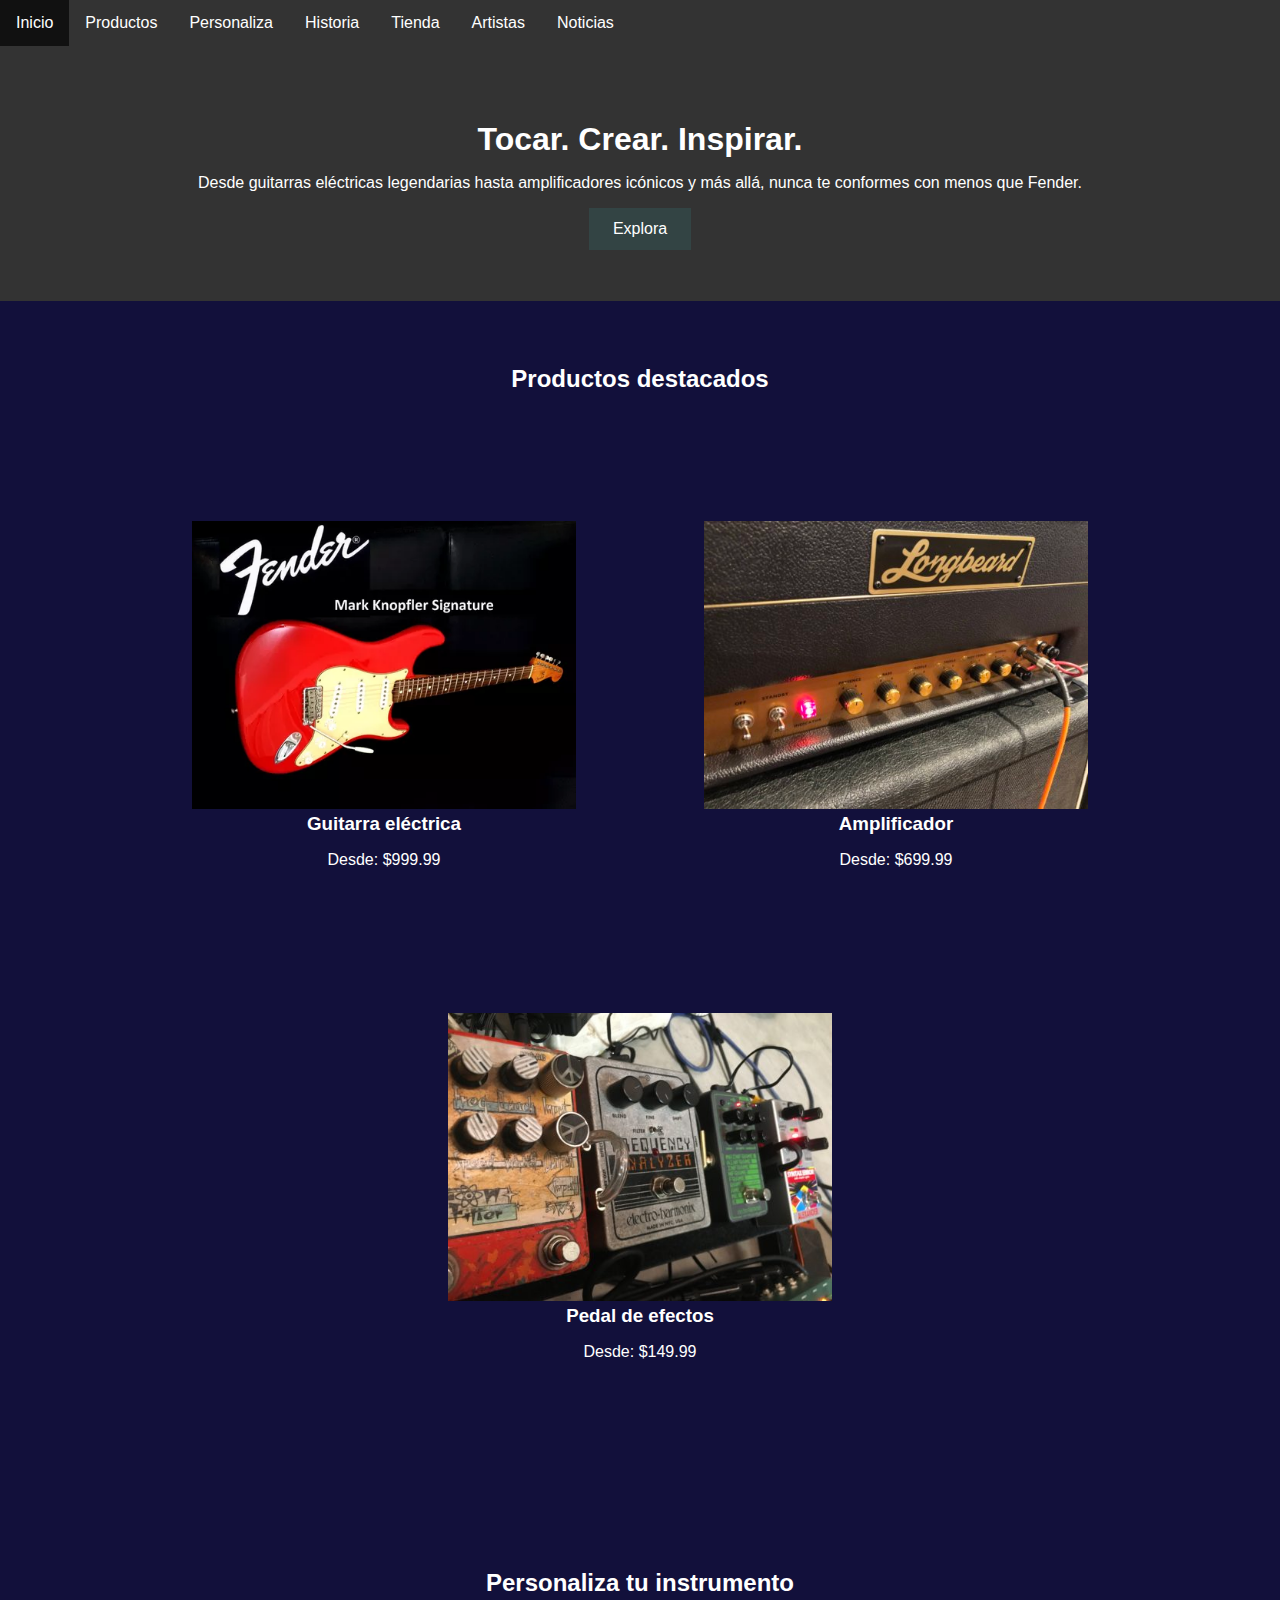
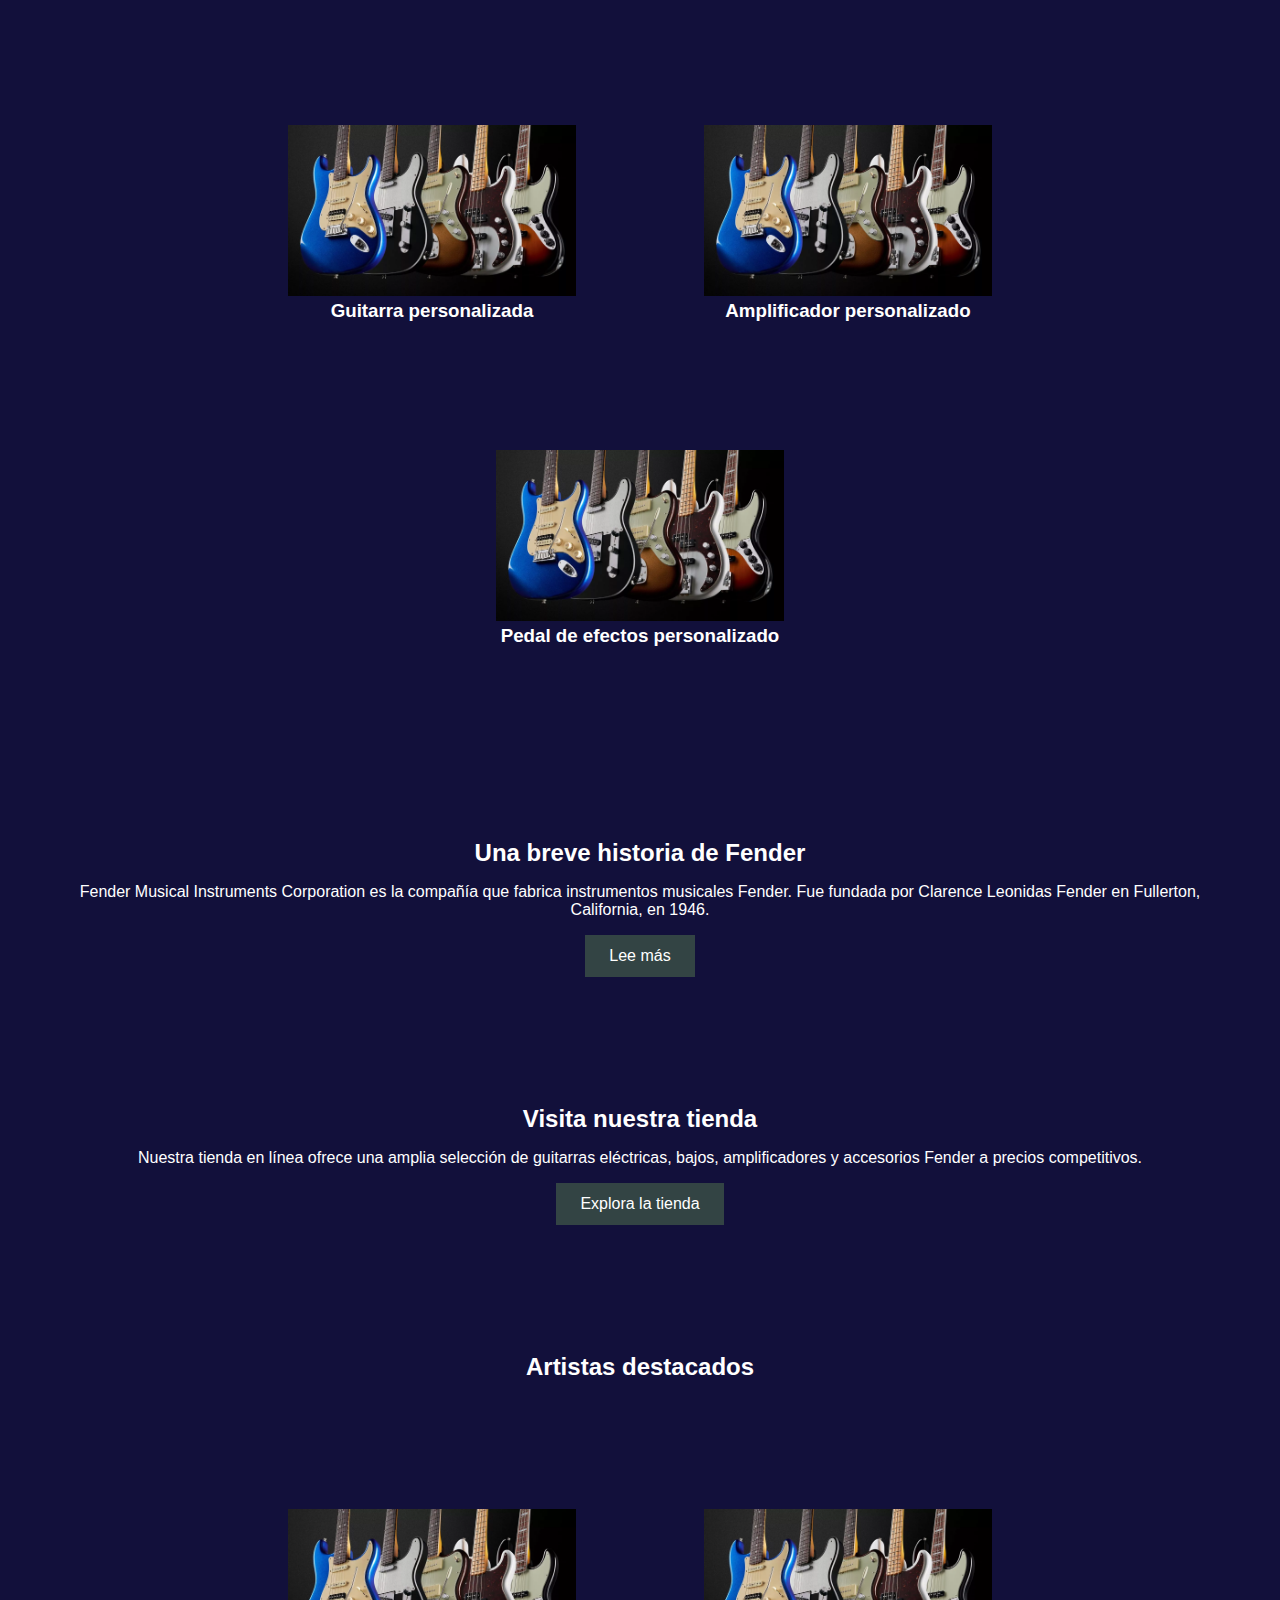
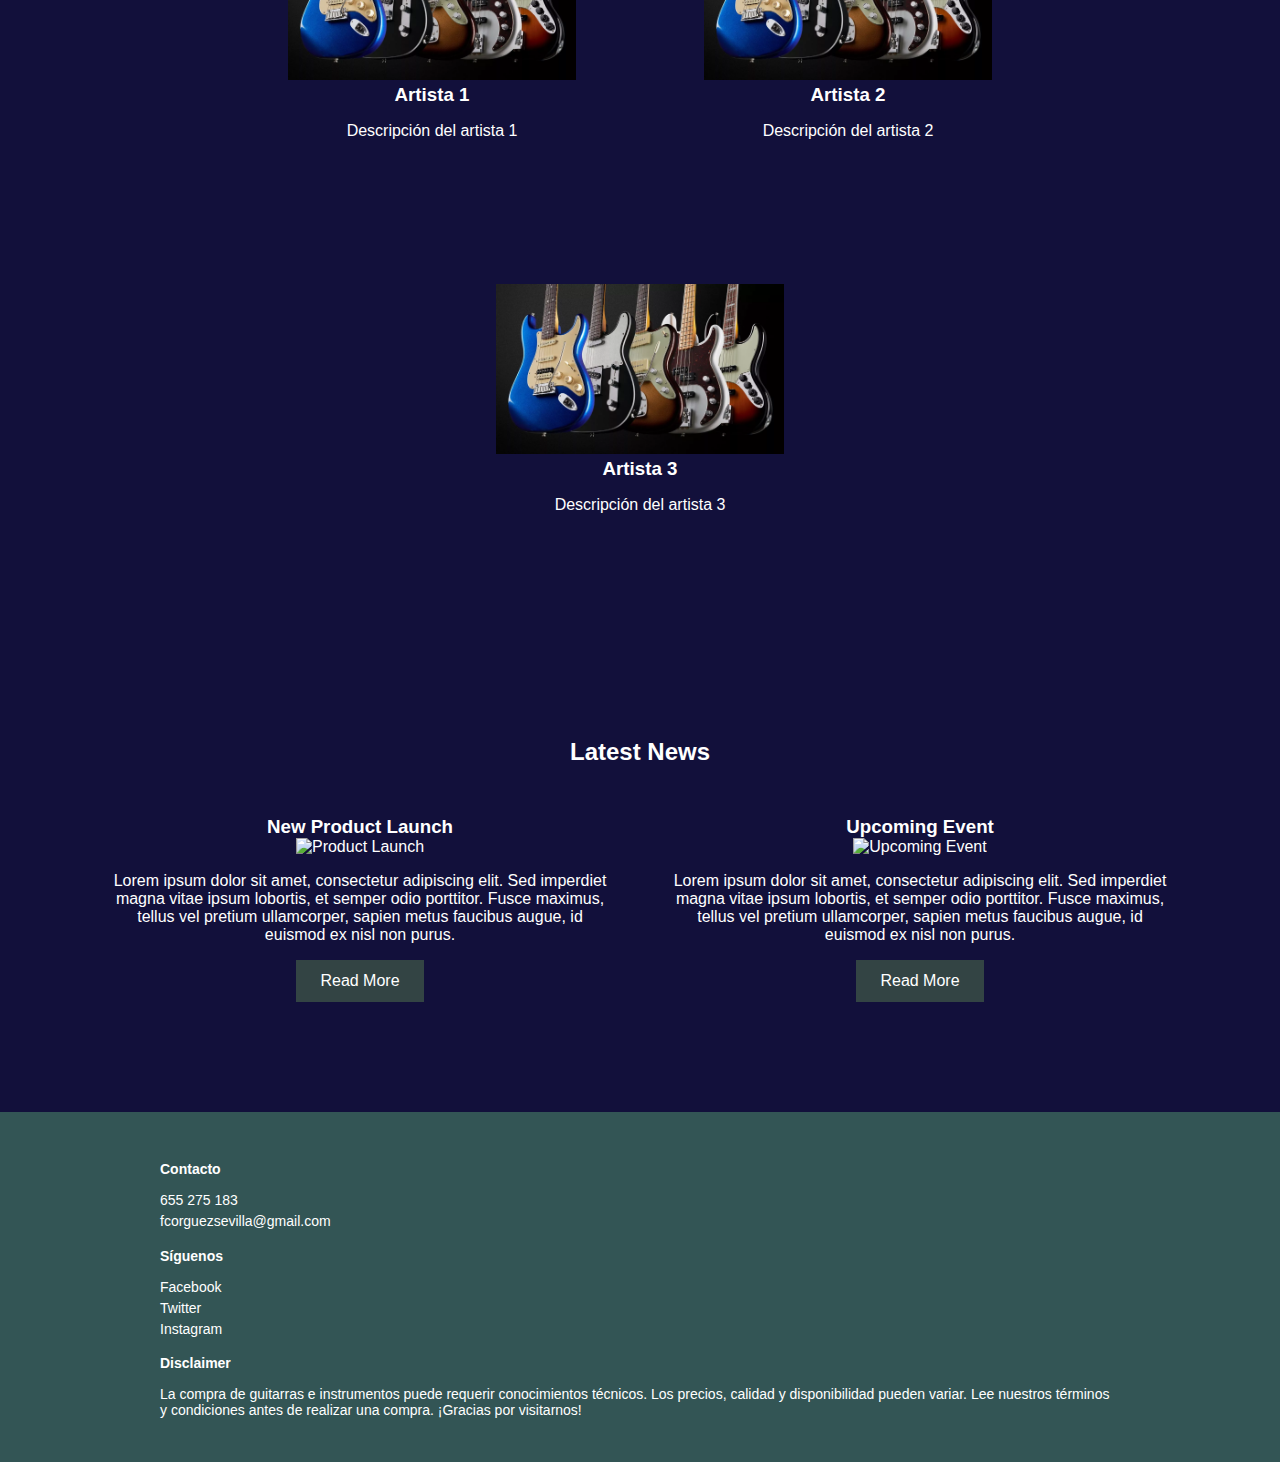
==== commit 8ebbd21e: "Merge branch 'master' of https://github.com/fcorguez92/Respon" ====
--- a/index.html
+++ b/index.html
@@ -3,10 +3,9 @@
     <meta charset="UTF-8">
     <title>Fender</title>
     <meta name="viewport" content="width=device-width, initial-scale=1.0">
-    <link rel="icon" type="image/svg" href="img/logo.svg">
-
     <link rel="stylesheet" href="style.css">
   </head>
+
 
   <body>
 
@@ -20,9 +19,10 @@
             <ul class="dropdown-content">
               <li><a href="#">Guitarras</a></li>
               <li><a href="#">Bajos</a></li>
-              <li><a href="#">Amplificadores</a></li>
+              <li><a href="#">Amplis</a></li>
               <li><a href="#">Accesorios</a></li>
             </ul>
+            
           </li>
           <li><a href="#featured">Personaliza</a></li>
           <li><a href="#history">Historia</a></li>
@@ -47,24 +47,28 @@
         <h2>Productos destacados</h2>
         <div class="product-list">
           <div class="product-item-col-3">
-            <img src="img/IMAGEN.jpg" alt="Guitarra eléctrica">
+            <img src="img/guitar.jpg" alt="Guitarra eléctrica">
             <h3>Guitarra eléctrica</h3>
             <p>Desde: $999.99</p>
           </div>
+
+
           <div class="product-item-col-3">
-            <img src="img/IMAGEN.jpg" alt="Amplificador">
+            <img src="img/amp.jpg" alt="Amplificador">
             <h3>Amplificador</h3>
             <p>Desde: $699.99</p>
           </div>
+
+          
           <div class="product-item-col-3">
-            <img src="img/IMAGEN.jpg" alt="Pedal de efectos">
+            <img src="img/pedal.jpeg" alt="Pedal de efectos">
             <h3>Pedal de efectos</h3>
             <p>Desde: $149.99</p>
           </div>
         </div>
       </section>
 
-
+      
       <section id="custom">
         <h2>Personaliza tu instrumento</h2>
         <div class="custom-list">
@@ -145,24 +149,26 @@
           <div class="col-12 col-md-4">
             <h4>Contacto</h4>
             <ul>
-              <li><a href="tel:+1234567890">123-456-7890</a></li>
-              <li><a href="mailto:info@ejemplo.com">info@ejemplo.com</a></li>
+              <li><a href="tel:+1234567890">655 275 183</a></li>
+              <li><a href="mailto:fcorguezsevilla@gmail.com">fcorguezsevilla@gmail.com</a></li>
             </ul>
           </div>
           <div class="col-12 col-md-4">
             <h4>Síguenos</h4>
             <ul>
-              <li><a href="#">Facebook</a></li>
-              <li><a href="#">Twitter</a></li>
-              <li><a href="#">Instagram</a></li>
+              <li><a href="https://www.facebook.com/paco.rodriguezroman/">Facebook</a></li>
+              <li><a href="https://twitter.com/Animeiberico">Twitter</a></li>
+              <li><a href="https://www.instagram.com/nobetnolife/">Instagram</a></li>
             </ul>
           </div>
-          <div class="col-12 col-md-4">
+          <div class="col-12">
             <h4>Disclaimer</h4>
-            <p>Lorem ipsum dolor sit amet, consectetur adipiscing elit. Sed ac nulla et ante iaculis sagittis.</p>
+            <p>La compra de guitarras e instrumentos puede requerir conocimientos técnicos. Los precios, calidad y disponibilidad pueden variar. Lee nuestros términos y condiciones antes de realizar una compra. ¡Gracias por visitarnos!</p>
           </div>
         </div>
       </div>
-    </footer>    
+    </footer>
+    
+    
   </body>
-</html>    +</html>    
--- a/style.css
+++ b/style.css
@@ -1,7 +1,9 @@
 html {
   background-color: #333;
 }
+
 /* Estilos para la barra de navegación */
+
 header {
   position: relative; 
   z-index: 30; 
@@ -21,14 +23,18 @@
   padding: 0;
   list-style: none;
   background-color: #333;
+
   /*overflow: hidden;*/
+
   display: flex;
   flex-wrap: wrap;
 }
 
+
 nav li {
   float: left;
 }
+
 
 nav li a {
   display: block;
@@ -39,15 +45,20 @@
   transition: all 0.3s ease;
 }
 
+
 nav li a:hover {
   background-color: #111;
   color: #fff;
 }
 
+
 /* Estilos para el menú desplegable */
+
+
 nav li.dropdown {
   display: inline-block;
 }
+
 
 @media only screen and (max-width: 767px) {
   nav {
@@ -65,6 +76,7 @@
   color: #f1f1f1;
 }
 
+
 .dropdown-content a {
   color: black;
   padding: 12px 16px;
@@ -74,11 +86,13 @@
   color:#f1f1f1;
 }
 
+
 .dropdown-content a:hover {
   background-color: #f1f1f1;
   color:#111;
 }
 
+
 .dropdown:hover .dropdown-content {
   display: block;
   color: #111;
@@ -91,9 +105,11 @@
   font-family: Arial, Helvetica, sans-serif;
 }
 
+
 h1, h2, h3 {
   margin: 0;
 }
+
 
 #banner {
   background-color: #333;
@@ -104,6 +120,7 @@
   position: relative;
   z-index: 20;
 }
+
 
 @media only screen and (max-width: 768px) {
   header ul {
@@ -117,14 +134,17 @@
   }
 }
 
-#featured, #custom, #history, #shop, #artists, #news {
+
+#featured, #custom, #history, #shop, #artists {
   background-color: #12103b;
   padding: 5vw;
   text-align: center;
   transition: all 0.5 ease;
   color: white;
 }
-#featured:hover, #custom:hover, #history:hover, #shop:hover, #artists:hover {
+
+
+#featured:hover, #custom:hover, #history:hover, #shop:hover, #artists:hover, #news:hover {
   background-color: #333;
   
 }
@@ -137,22 +157,27 @@
   margin-top: 5vw;
 }
 
+
 .product-item-col-3, .custom-item-col-4, .artist-item-col-4, .news-item-col-6 {
   width: calc(100% / 3);
   margin: 5vw;
 }
 
+
 .custom-item-col-4, .artist-item-col-4 {
   width: calc(100% / 4);
 }
 
+
 .news-item-col-6 {
   width: calc(100% / 2);
 }
 
+
 img {
   max-width: 100%;
 }
+
 
 button {
   background-color: #344;
@@ -164,22 +189,22 @@
   transition: background-color 0.3s ease;
 }
 
+
 button:hover {
   background-color: #111;
 }
 
+
 /* Estilos para la sección de noticias */
+
+
 #news {
-  background-color: #333;
+  background-color: #12103b;
   color: #fff;
   padding: 80px;
   text-align: center;
 }
 
-#news:hover{
-  background-color: #300;
-
-}
 
 .news-list {
   display: flex;
@@ -188,22 +213,27 @@
   margin-top: 50px;
 }
 
+
 .news-item {
   width: 45%;
   margin: 0 2.5% 30px 2.5%;
 }
 
+
 .news-item:first-child {
   margin-left: 0;
 }
 
+
 .news-item:last-child {
   margin-right: 0;
 }
 
+
 .news-item img {
   max-width: 100%;
 }
+
 
 @media only screen and (max-width: 768px) {
   .news-item {
@@ -214,15 +244,17 @@
 
 
 footer {
-  background-color: #333;
+  background-color: #355;
   color: #fff;
   font-size: 14px;
   padding: 30px 0;
 }
 
+
 footer h4 {
   margin-bottom: 15px;
 }
+
 
 footer ul {
   list-style: none;
@@ -230,14 +262,17 @@
   margin: 0;
 }
 
+
 footer ul li {
   margin-bottom: 5px;
 }
 
+
 footer ul li a {
   color: #fff;
   text-decoration: none;
 }
+
 
 @media (min-width: 768px) {
   footer .container {
@@ -245,3 +280,4 @@
     margin: 0 auto;
   }
 }
+
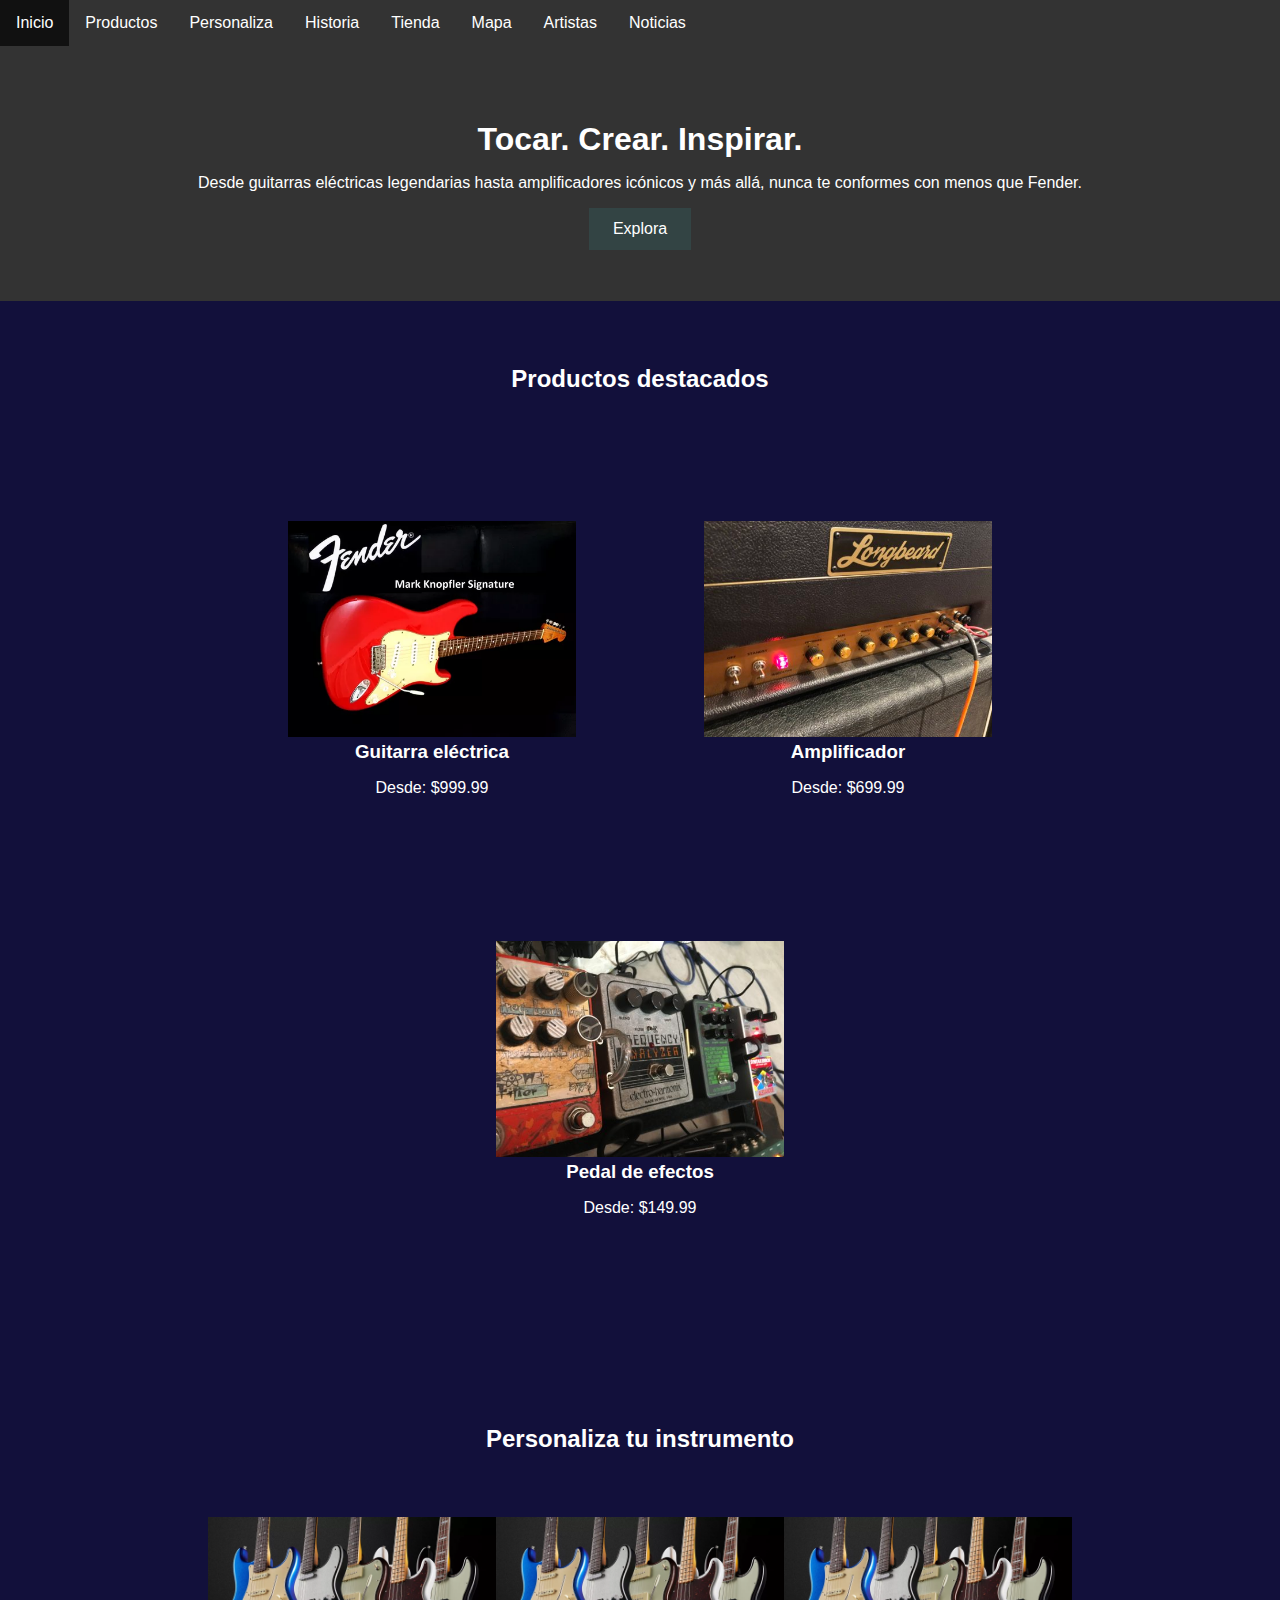
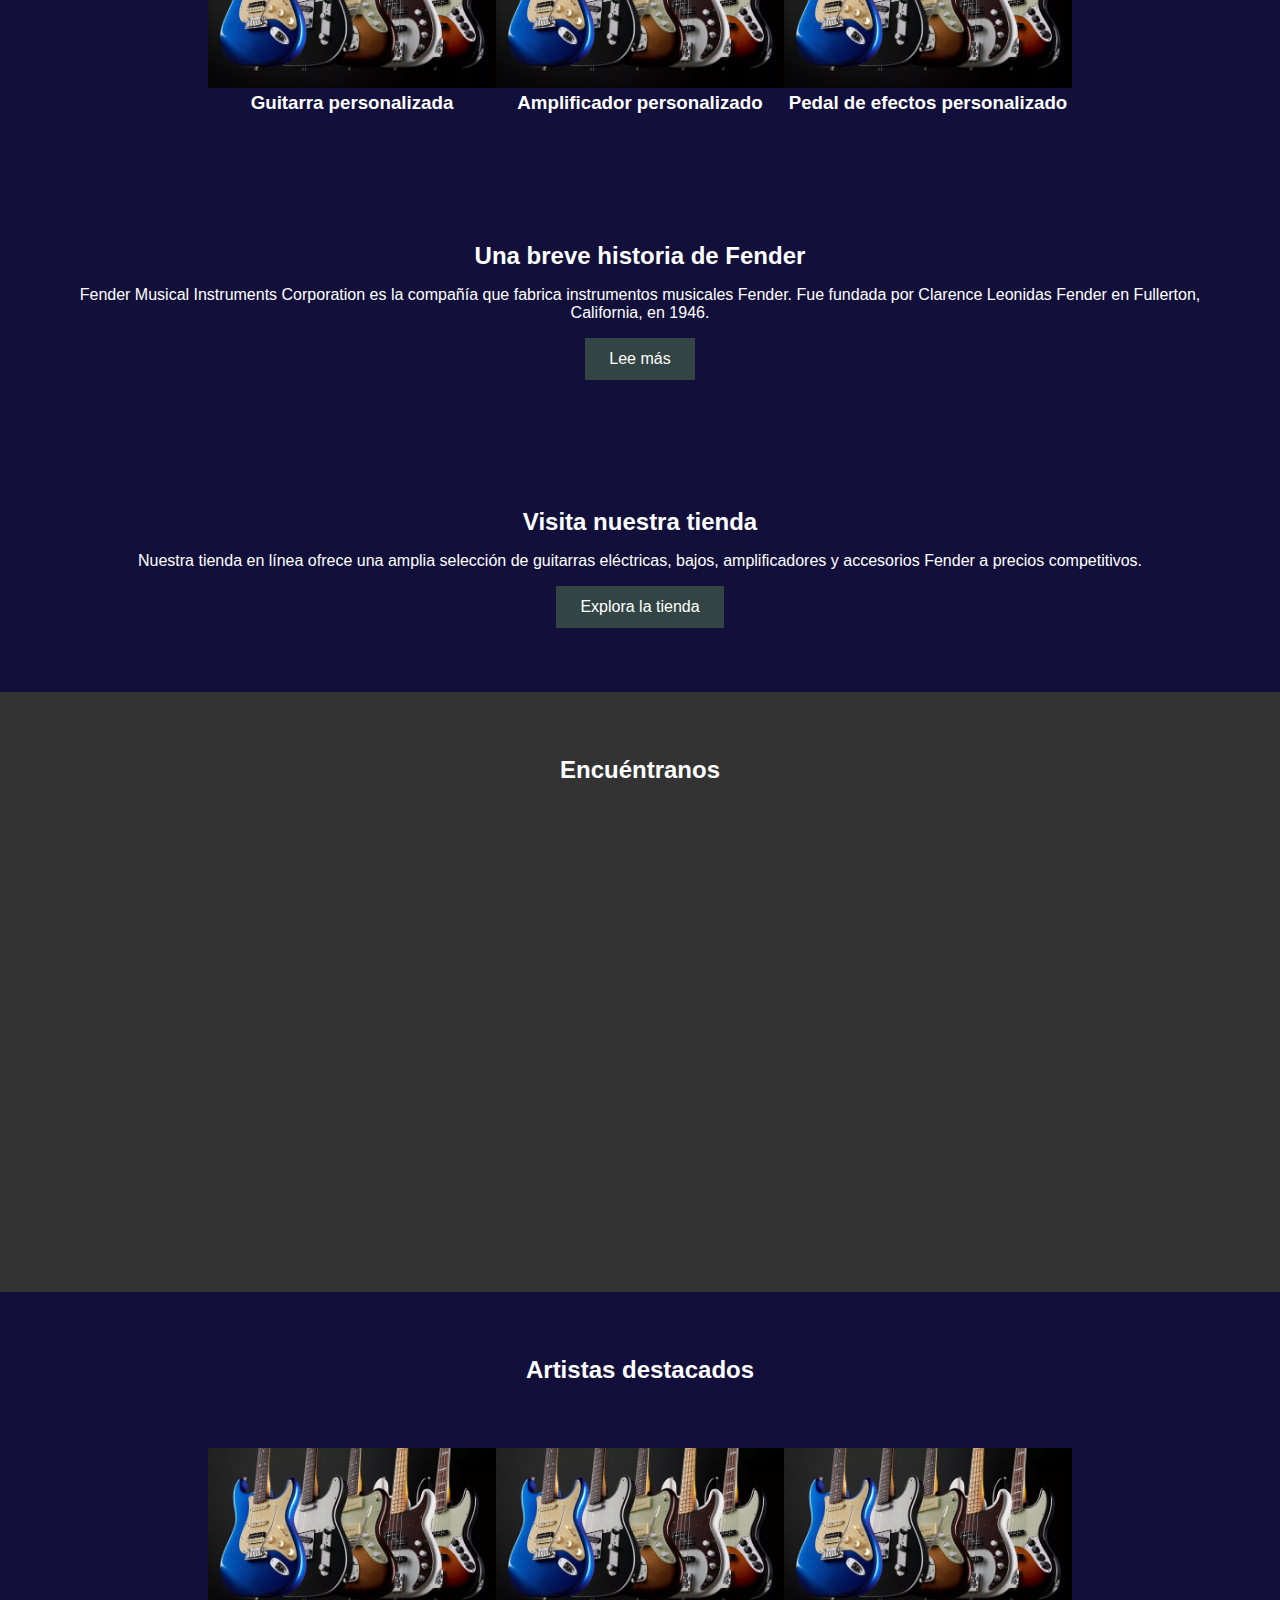
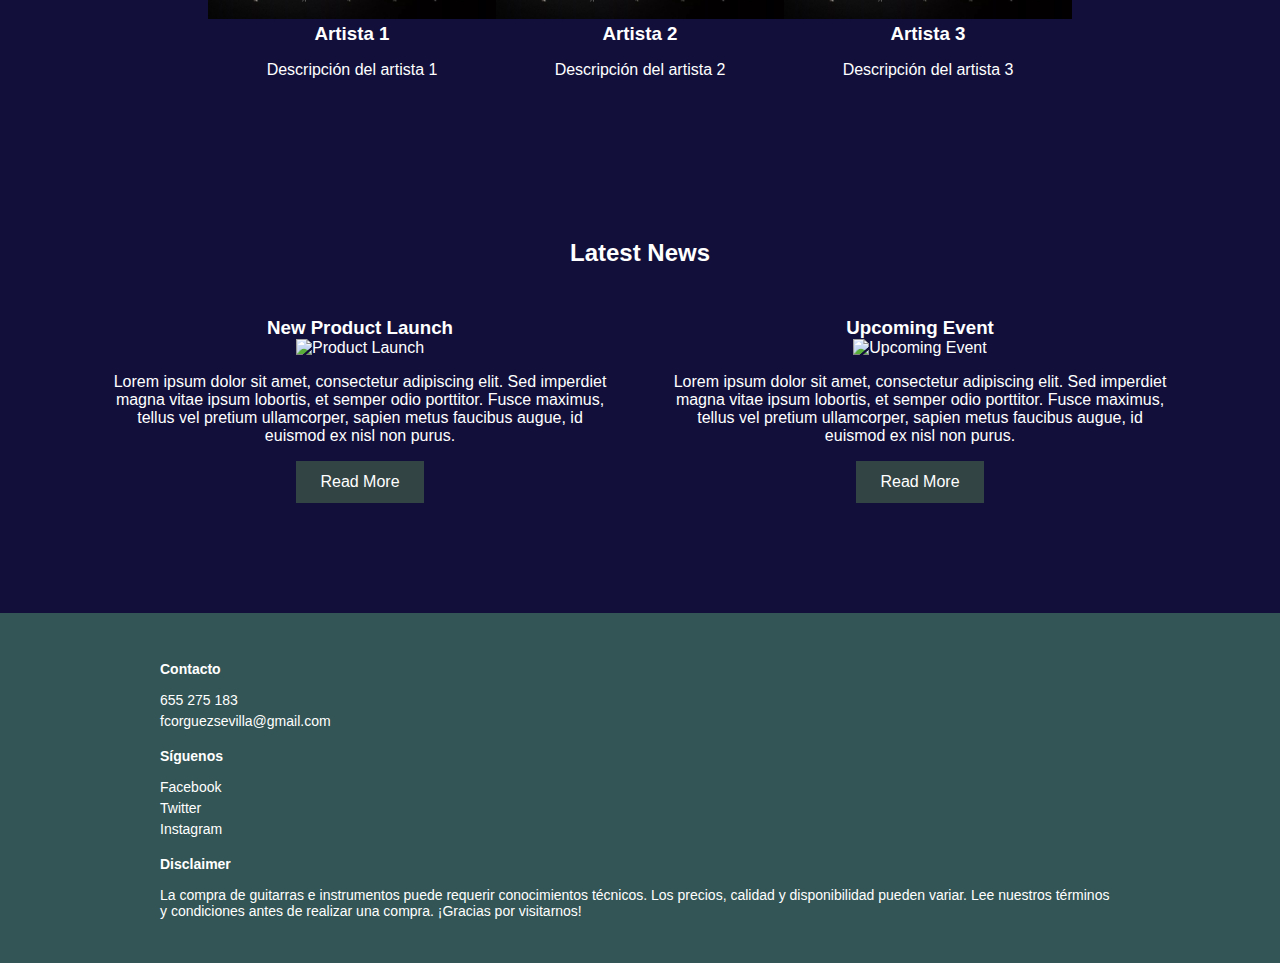
==== commit 350b742e: "Menú arreglado, mapa agregado" ====
--- a/index.html
+++ b/index.html
@@ -20,13 +20,13 @@
               <li><a href="#">Guitarras</a></li>
               <li><a href="#">Bajos</a></li>
               <li><a href="#">Amplis</a></li>
-              <li><a href="#">Accesorios</a></li>
             </ul>
             
           </li>
           <li><a href="#featured">Personaliza</a></li>
           <li><a href="#history">Historia</a></li>
           <li><a href="#shop">Tienda</a></li>
+          <li><a href="#location">Mapa</a></li>
           <li><a href="#artists">Artistas</a></li>
           <li><a href="#news">Noticias</a></li>
         </ul>
@@ -101,6 +101,10 @@
         <button>Explora la tienda</button>
       </section>
 
+      <section id="location">
+        <h2>Encuéntranos</h2>
+        <iframe src="https://www.google.com/maps/embed?pb=!1m18!1m12!1m3!1d3769.4637424083257!2d-122.40835568481643!3d37.78422797894116!2m3!1f0!2f0!3f0!3m2!1i1024!2i768!4f13.1!3m3!1m2!1s0x808580648e3e41c7%3A0x417d37130b1d9004!2sFender%20Musical%20Instruments%20Corporation!5e0!3m2!1sen!2sus!4v1645712307364!5m2!1sen!2sus" width="100%" height="450" frameborder="0" style="border:0;" allowfullscreen="" aria-hidden="false" tabindex="0"></iframe>
+      </section>
 
       <section id="artists">
         <h2>Artistas destacados</h2>
--- a/style.css
+++ b/style.css
@@ -132,10 +132,19 @@
   header li {
     margin: 10px 0;
   }
-}
-
-
-#featured, #custom, #history, #shop, #artists {
+  .news-item {
+    width: 90%;
+    margin: 0 5% 30px 5%;
+  }
+  .product-item-col-3{
+    width: 90%;
+    margin: 0 5% 30px 5%;
+  }
+
+}
+
+
+#featured, #custom, #history, #shop, #artists, #location {
   background-color: #12103b;
   padding: 5vw;
   text-align: center;
@@ -144,7 +153,7 @@
 }
 
 
-#featured:hover, #custom:hover, #history:hover, #shop:hover, #artists:hover, #news:hover {
+#featured:hover, #custom:hover, #history:hover, #shop:hover, #artists:hover, #news:hover, #location {
   background-color: #333;
   
 }
@@ -158,8 +167,8 @@
 }
 
 
-.product-item-col-3, .custom-item-col-4, .artist-item-col-4, .news-item-col-6 {
-  width: calc(100% / 3);
+.product-item-col-3{
+  width: calc(100% / 4);
   margin: 5vw;
 }
 
@@ -235,12 +244,6 @@
 }
 
 
-@media only screen and (max-width: 768px) {
-  .news-item {
-    width: 90%;
-    margin: 0 5% 30px 5%;
-  }
-}
 
 
 footer {
@@ -274,6 +277,16 @@
 }
 
 
+
+iframe {
+  width: 100%;
+  height: 400px;
+  margin: 20px 0;
+  border: 3px solid #006699; /* Añade un borde de 3px de ancho, sólido y de color azul */
+  border-radius: 10px; /* Agrega bordes redondeados para que se vea más suave */
+}
+
+
 @media (min-width: 768px) {
   footer .container {
     max-width: 960px;
@@ -281,3 +294,31 @@
   }
 }
 
+@media only screen and (max-width: 768px) {
+  header ul {
+    flex-direction: column;
+    align-items: center;
+    justify-content: center;
+    height: 100%;
+  }
+  header li {
+    margin: 10px 0;
+  }
+  .news-item {
+    width: 90%;
+    margin: 0 5% 30px 5%;
+  }
+  .product-item-col-3{
+    width: 90%;
+    margin: 0 5% 30px 5%;
+  }
+  .custom-item-col-4{
+    width: 90%;
+    margin: 0 5% 30px 5%;
+  }
+  .dropdown{
+    width: 90%;
+    
+  }
+
+}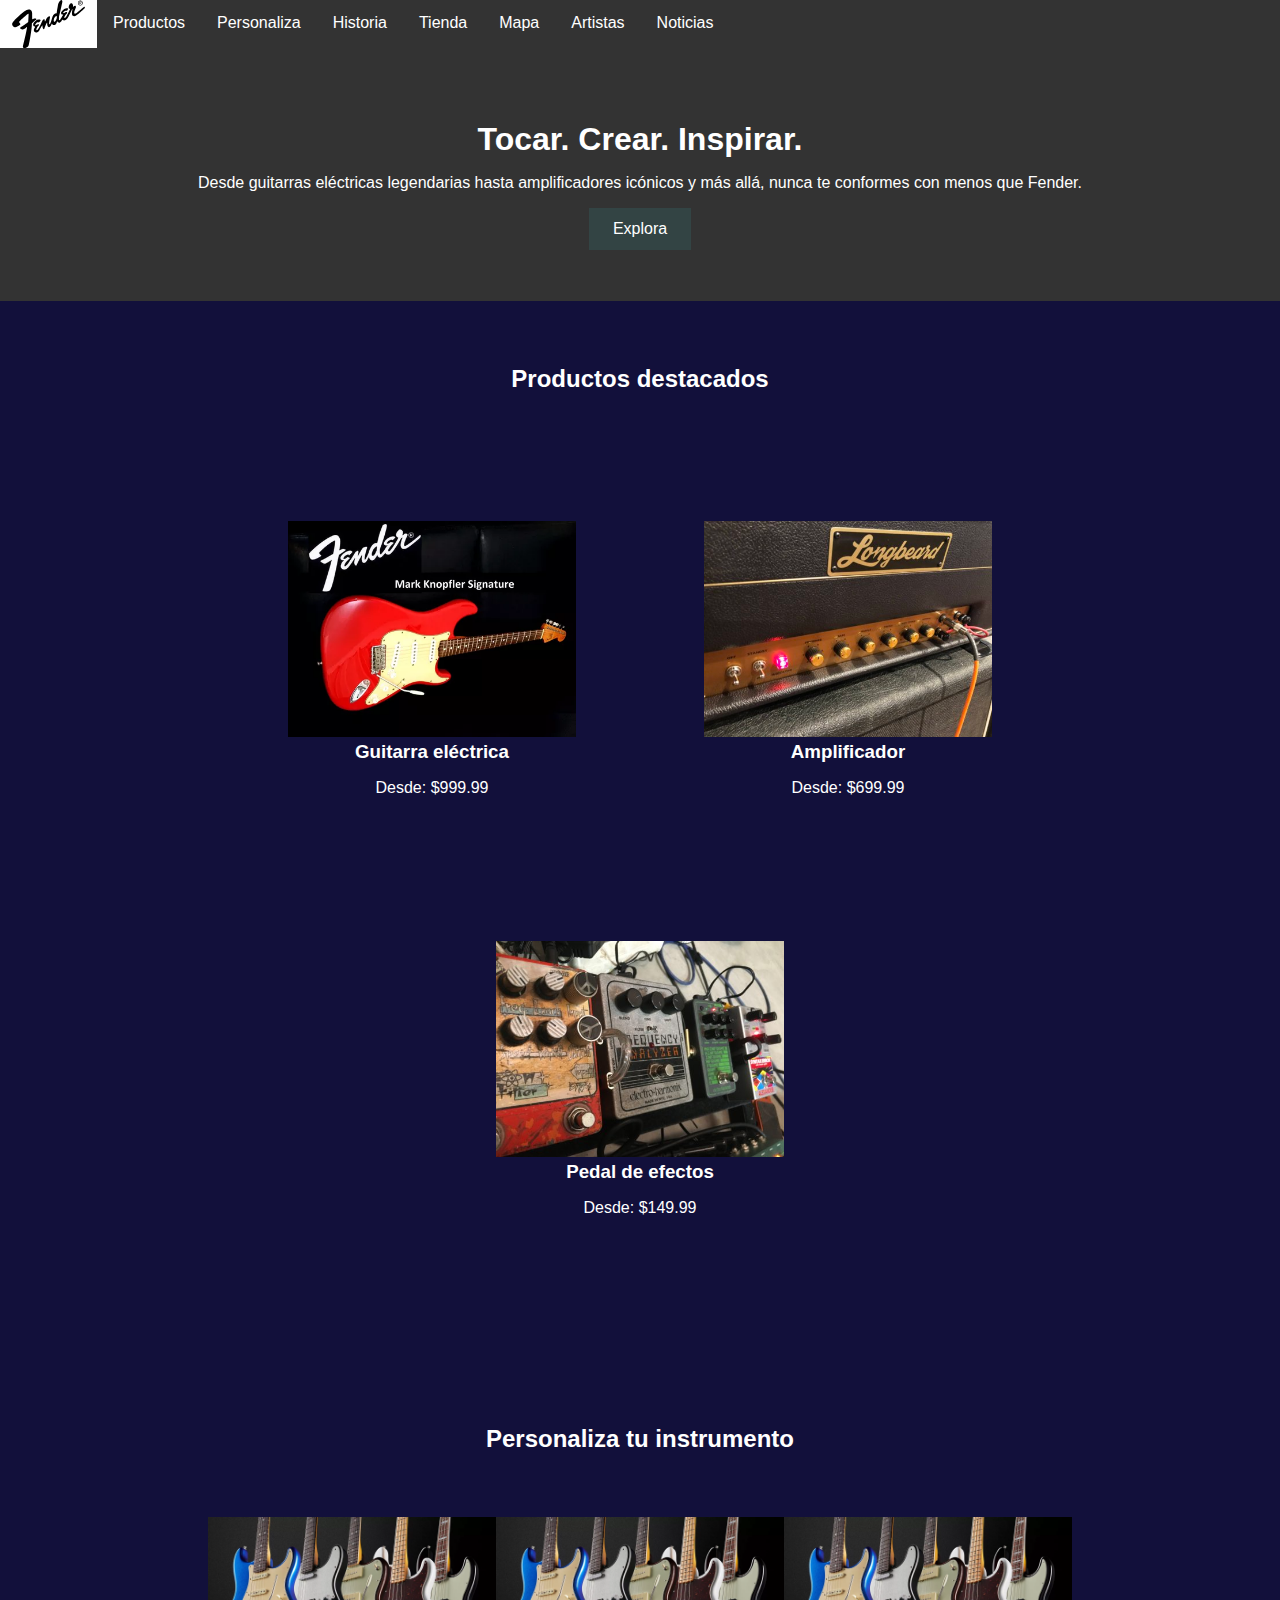
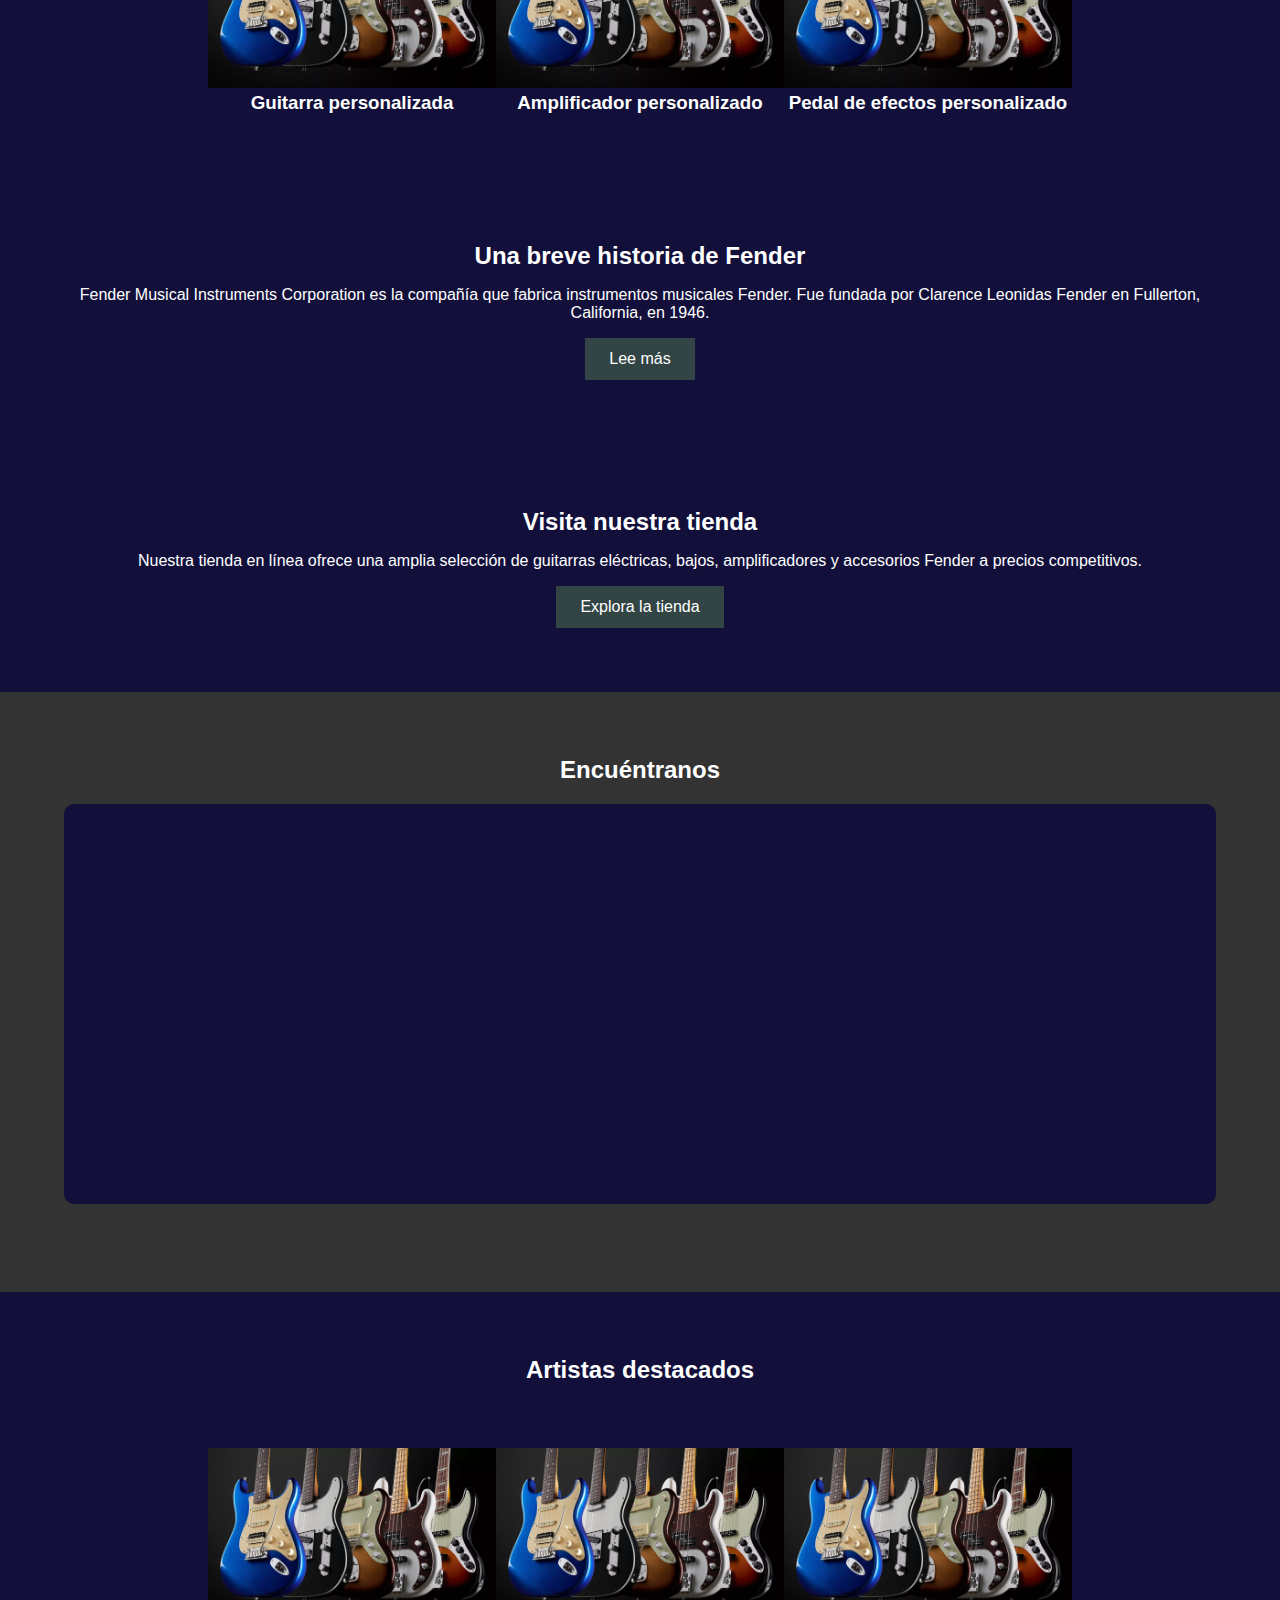
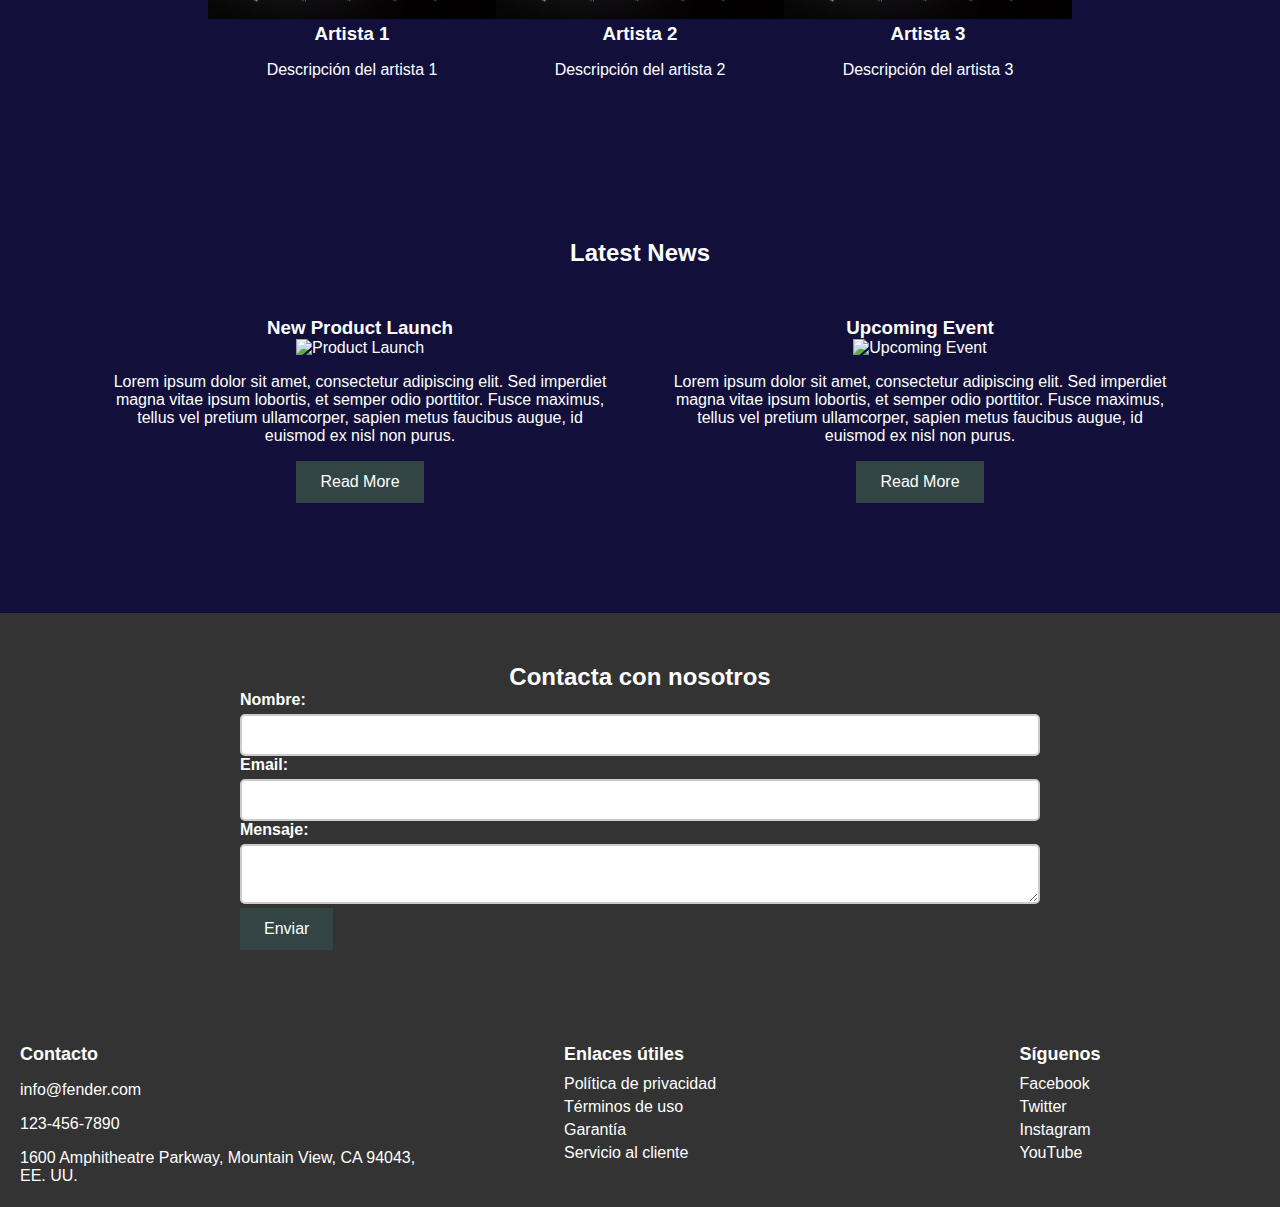
==== commit 03e36b19: "Fin Actividad" ====
--- a/index.html
+++ b/index.html
@@ -13,7 +13,7 @@
     <header>
       <nav>
         <ul>
-          <li><a href="#">Inicio</a></li>
+          <li><a href="#" id="logo"></a></li>
           <li class="dropdown">
             <a href="#">Productos</a>
             <ul class="dropdown-content">
@@ -146,33 +146,51 @@
         </div>
       </section>
 
+      <section id="contact">
+        <h2>Contacta con nosotros</h2>
+        <form action="enviar.php" method="POST">
+          <label for="nombre">Nombre:</label>
+          <input type="text" id="nombre" name="nombre" required>
+      
+          <label for="email">Email:</label>
+          <input type="email" id="email" name="email" required>
+      
+          <label for="mensaje">Mensaje:</label>
+          <textarea id="mensaje" name="mensaje" required></textarea>
+      
+          <button type="submit">Enviar</button>
+        </form>
+      </section>
+      
 
-    <footer>
-      <div class="container">
-        <div class="row">
-          <div class="col-12 col-md-4">
+      <footer>
+        <div class="footer-grid">
+          <div class="footer-column">
             <h4>Contacto</h4>
+            <p>info@fender.com</p>
+            <p>123-456-7890</p>
+            <p>1600 Amphitheatre Parkway, Mountain View, CA 94043, EE. UU.</p>
+          </div>
+          <div class="footer-column">
+            <h4>Enlaces útiles</h4>
             <ul>
-              <li><a href="tel:+1234567890">655 275 183</a></li>
-              <li><a href="mailto:fcorguezsevilla@gmail.com">fcorguezsevilla@gmail.com</a></li>
+              <li><a href="#">Política de privacidad</a></li>
+              <li><a href="#">Términos de uso</a></li>
+              <li><a href="#">Garantía</a></li>
+              <li><a href="#">Servicio al cliente</a></li>
             </ul>
           </div>
-          <div class="col-12 col-md-4">
+          <div class="footer-column">
             <h4>Síguenos</h4>
             <ul>
-              <li><a href="https://www.facebook.com/paco.rodriguezroman/">Facebook</a></li>
-              <li><a href="https://twitter.com/Animeiberico">Twitter</a></li>
-              <li><a href="https://www.instagram.com/nobetnolife/">Instagram</a></li>
+              <li><a href="#">Facebook</a></li>
+              <li><a href="#">Twitter</a></li>
+              <li><a href="#">Instagram</a></li>
+              <li><a href="#">YouTube</a></li>
             </ul>
           </div>
-          <div class="col-12">
-            <h4>Disclaimer</h4>
-            <p>La compra de guitarras e instrumentos puede requerir conocimientos técnicos. Los precios, calidad y disponibilidad pueden variar. Lee nuestros términos y condiciones antes de realizar una compra. ¡Gracias por visitarnos!</p>
-          </div>
         </div>
-      </div>
-    </footer>
-    
-    
+      </footer>
+      
   </body>
 </html>    
--- a/style.css
+++ b/style.css
@@ -7,6 +7,16 @@
 header {
   position: relative; 
   z-index: 30; 
+}
+
+#logo {
+  display: inline-block;
+  background: url("img/logo.svg") no-repeat center center;
+  background-color: white;
+  background-size: contain;
+  width: 65px; /* ajustar el ancho de la imagen según sea necesario */
+  height: 20px; /* ajustar la altura de la imagen según sea necesario */
+ 
 }
 
 nav {
@@ -107,6 +117,7 @@
 
 
 h1, h2, h3 {
+   color:white;
   margin: 0;
 }
 
@@ -122,26 +133,6 @@
 }
 
 
-@media only screen and (max-width: 768px) {
-  header ul {
-    flex-direction: column;
-    align-items: center;
-    justify-content: center;
-    height: 100%;
-  }
-  header li {
-    margin: 10px 0;
-  }
-  .news-item {
-    width: 90%;
-    margin: 0 5% 30px 5%;
-  }
-  .product-item-col-3{
-    width: 90%;
-    margin: 0 5% 30px 5%;
-  }
-
-}
 
 
 #featured, #custom, #history, #shop, #artists, #location {
@@ -245,46 +236,90 @@
 
 
 
-
-footer {
-  background-color: #355;
+#contact-form textarea {
+  height: 100px;
+}
+
+
+
+.footer-grid {
+  display: grid;
+  justify-items: center;
+  grid-template-columns: repeat(3, 1fr);
+  grid-gap: 20px;
+  padding: 20px;
+  background-color: #333;
   color: #fff;
-  font-size: 14px;
-  padding: 30px 0;
-}
-
-
-footer h4 {
-  margin-bottom: 15px;
-}
-
-
-footer ul {
+}
+
+.footer-column h4 {
+  font-size: 18px;
+  margin-bottom: 10px;
+}
+
+.footer-column ul {
   list-style: none;
+  margin: 0;
   padding: 0;
-  margin: 0;
-}
-
-
-footer ul li {
+}
+
+.footer-column ul li {
   margin-bottom: 5px;
 }
 
-
-footer ul li a {
+.footer-column ul li a {
   color: #fff;
   text-decoration: none;
 }
 
-
+.footer-column p:last-of-type {
+  margin-bottom: 0;
+}
+
+
+#contact {
+  max-width: 800px;
+  margin: 0 auto;
+  text-align: center;
+  padding: 50px 20px;
+}
+
+form {
+  
+  text-align: left;
+}
+
+.form-group {
+  margin-bottom: 20px;
+}
+
+label {
+  display: block;
+  margin-bottom: 5px;
+  font-weight: bold;
+  color:white;
+}
+
+input[type="text"],
+input[type="email"],
+textarea {
+  border: 2px solid #ccc;
+  border-radius: 5px;
+  font-size: 16px;
+  padding: 10px;
+  width: 100%;
+  box-sizing: border-box;
+}
 
 iframe {
   width: 100%;
+  background-color: #12103b;
   height: 400px;
   margin: 20px 0;
   border: 3px solid #006699; /* Añade un borde de 3px de ancho, sólido y de color azul */
   border-radius: 10px; /* Agrega bordes redondeados para que se vea más suave */
 }
+
 
 
 @media (min-width: 768px) {
@@ -320,5 +355,14 @@
     width: 90%;
     
   }
+  #contact {
+    padding: 50px 10px;
+  }
+
+  .footer-grid {
+    grid-template-columns: 1fr;
+    justify-items: center;
+    text-align: center;
+  }
 
 }